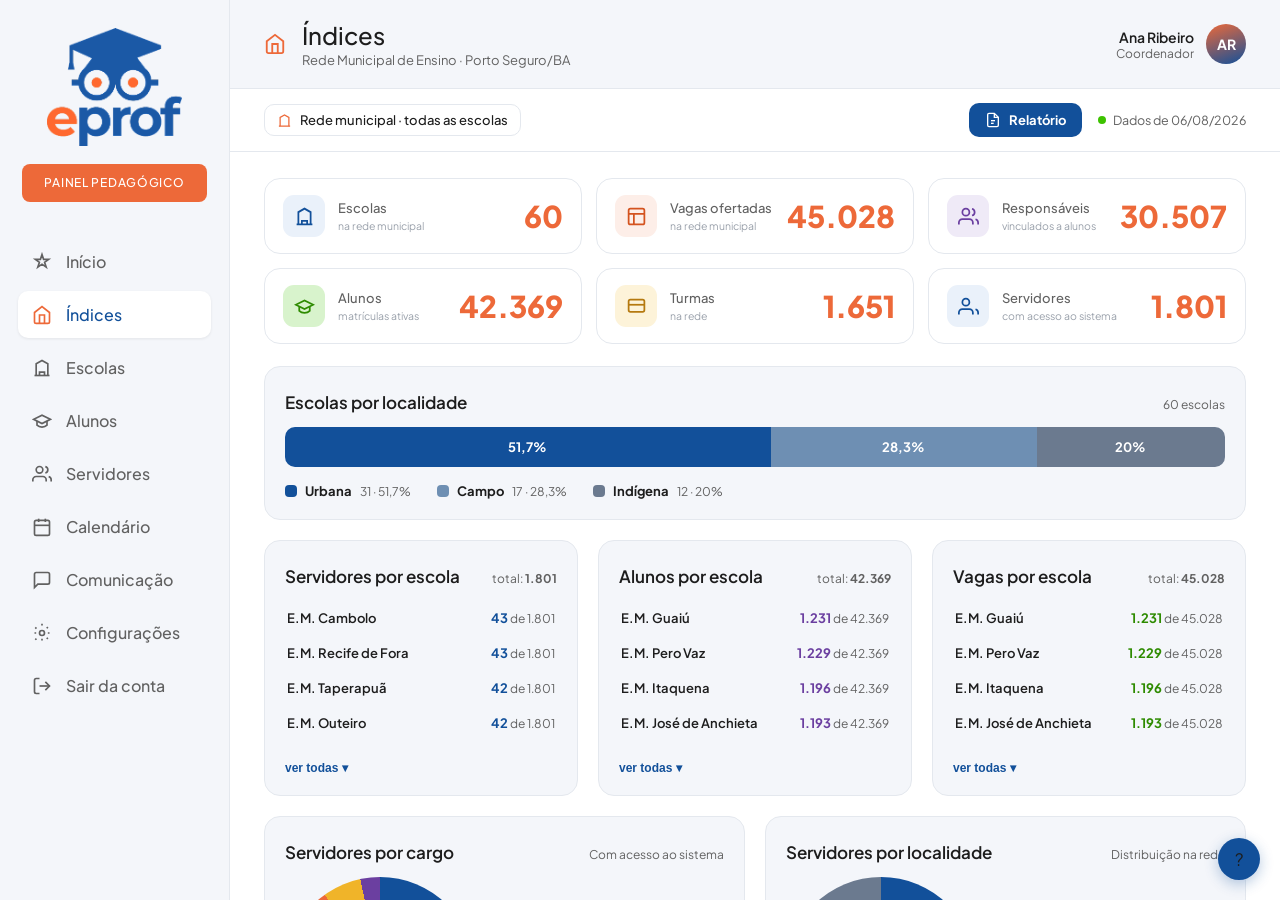
==== index.html @ df0364a3 "Índices: seção Alunos num painel único com 4 cards Agrupa Por turno, Educação Especial, Por localida" ====
<!DOCTYPE html>
<html lang="pt-BR">
<head>
  <meta charset="UTF-8" />
  <meta name="viewport" content="width=device-width, initial-scale=1.0" />
  <title>Painel Pedagógico — Índices</title>
  <style>
    * { box-sizing: border-box; margin: 0; padding: 0; }
    body { font-family: 'Segoe UI', Arial, sans-serif; background: #f5f6fa; display: flex; height: 100vh; overflow: hidden; font-size: 13px; color: #333; }
    /* modo "bare": usado quando a Visão geral é embutida (iframe) no Início — mostra só o conteúdo */
    body.bare { display: block; height: auto; overflow: visible; background: var(--branco); }
    body.bare .sidebar, body.bare .topbar, body.bare .cal-header { display: none !important; }
    body.bare .main, body.bare .view-wrap { overflow: visible; height: auto; display: block; }
    body.bare .content { padding-top: 6px; }
    /* evita repetir, no Início, os KPIs que já estão nos cards ao redor do bubo */
    body.bare .kpi-row { display: none !important; }
    .sidebar { display: flex; flex-direction: column; }
    .sidebar-logo { display: flex; align-items: center; gap: 8px; }
    .logo-img { width: 104px; height: auto; display: block; }
    .nav { flex: 1 1 auto; }
    .nav-item { display: flex; align-items: center; gap: 10px; cursor: pointer; transition: background .15s; text-decoration: none; }
    .nav-item svg { width: 16px; height: 16px; flex-shrink: 0; }
    .logout { display: flex; align-items: center; gap: 8px; cursor: pointer; }
    .logout svg { width: 16px; height: 16px; }
    .main { flex: 1; display: flex; flex-direction: column; overflow: hidden; }
    .topbar { display: flex; align-items: center; justify-content: space-between; }
    .topbar-left { display: flex; align-items: center; gap: 10px; }
    .topbar-right { display: flex; align-items: center; gap: 10px; }
    .avatar { width: 36px; height: 36px; border-radius: 50%; display: flex; align-items: center; justify-content: center; color: #fff; font-weight: 700; font-size: 12px; }
    .user-info { text-align: right; }
    .cal-header { display: flex; align-items: center; justify-content: space-between; gap: 16px; flex-wrap: wrap; }
    .ctx-left { display: flex; align-items: center; gap: 10px; }
    .ctx-pill { display: inline-flex; align-items: center; gap: 8px; background: var(--branco); border: 1px solid var(--borda); border-radius: 10px; padding: 7px 12px; font-family: var(--font-display); font-size: 13px; font-weight: 500; color: var(--texto); }
    .ctx-pill svg { width: 15px; height: 15px; color: var(--laranja); }
    .ctx-pill select { border: none; background: none; font: inherit; color: inherit; cursor: pointer; outline: none; }
    .sync-stamp { display: inline-flex; align-items: center; gap: 7px; font-size: 12.5px; color: var(--texto-suave); }
    .sync-stamp .live { width: 8px; height: 8px; border-radius: 50%; background: var(--verde); flex-shrink: 0; }
    .view-wrap { flex: 1; overflow-y: auto; overflow-x: hidden; background: var(--branco); }
    .content { padding: 26px 34px; }
    .section-head { display: flex; align-items: baseline; justify-content: space-between; margin: 4px 0 14px; gap: 12px; }
    .section-title { font-family: var(--font-display); font-weight: 600; font-size: 17px; color: var(--texto); }
    .section-hint { font-size: 12px; color: var(--texto-suave); }

    .kpi-row { display: grid; grid-template-columns: repeat(3, 1fr); gap: 14px; margin-bottom: 22px; }
    @media (max-width: 1180px){ .kpi-row { grid-template-columns: repeat(2, 1fr); } }
    @media (max-width: 680px){ .kpi-row { grid-template-columns: 1fr; } }
    .kpi-card { background: var(--branco); border: 1px solid var(--borda); border-radius: var(--raio); padding: 16px 18px; display: flex; align-items: center; justify-content: space-between; gap: 14px; }
    .kpi-left { display: flex; align-items: center; gap: 13px; min-width: 0; }
    .kpi-ic { width: 42px; height: 42px; border-radius: 11px; display: flex; align-items: center; justify-content: center; flex-shrink: 0; }
    .kpi-ic svg { width: 21px; height: 21px; }
    .kpi-label { font-family: var(--font-display); font-size: 13px; font-weight: 500; color: var(--texto-suave); line-height: 1.3; }
    .kpi-sub { font-size: 10.5px; color: #9AA1AB; margin-top: 2px; }
    .kpi-value { font-family: var(--font-display); font-weight: 800; font-size: 30px; color: var(--laranja); line-height: 1; white-space: nowrap; }
    .ic-azul { background: var(--azul-claro); color: var(--azul); }
    .ic-roxo { background: #EFEAF7; color: #6B3FA0; }
    .ic-verde { background: var(--verde-bg); color: #2E8B00; }
    .ic-laranja { background: var(--laranja-bg); color: var(--laranja-escuro); }
    .ic-ambar { background: #FDF3D9; color: var(--ambar-escuro); }

    .panel { background: var(--bg); border: 1px solid var(--borda); border-radius: var(--raio); padding: 20px; }
    .grid-2 { display: grid; grid-template-columns: 1fr 1fr; gap: 20px; }
    @media (max-width: 1000px){ .grid-2 { grid-template-columns: 1fr; } }

    .vm { display: grid; grid-template-columns: repeat(3, 1fr); gap: 16px; margin-bottom: 20px; }
    @media (max-width: 760px){ .vm { grid-template-columns: 1fr; } }
    .vm-block { background: var(--branco); border: 1px solid var(--borda); border-radius: var(--raio-sm); padding: 16px 18px; }
    .vm-label { font-family: var(--font-display); font-size: 12px; color: var(--texto-suave); display: flex; align-items: center; gap: 8px; margin-bottom: 12px; }
    .vm-num { font-family: var(--font-display); font-weight: 800; font-size: 30px; color: var(--azul); line-height: 1; transition: transform .18s ease; display: inline-block; }
    .vm-num.orange { color: var(--laranja); }
    .vm-num.verde { color: #2E8B00; }
    .vm-sub { font-size: 11px; color: #9AA1AB; margin-top: 10px; }
    .live-dot { width: 9px; height: 9px; border-radius: 50%; background: var(--verde); flex-shrink: 0; box-shadow: 0 0 0 0 rgba(61,194,0,.5); animation: pulse 1.8s infinite; }
    @keyframes pulse { 0% { box-shadow: 0 0 0 0 rgba(61,194,0,.5); } 70% { box-shadow: 0 0 0 8px rgba(61,194,0,0); } 100% { box-shadow: 0 0 0 0 rgba(61,194,0,0); } }
    .occ-top { display: flex; justify-content: space-between; gap: 12px; font-size: 12.5px; color: var(--texto-suave); margin-bottom: 8px; flex-wrap: wrap; }
    .occ-top b { color: var(--texto); font-family: var(--font-display); }
    .occ-track { height: 10px; border-radius: 5px; background: #ECEFF4; overflow: hidden; }
    .occ-fill { height: 100%; border-radius: 5px; background: linear-gradient(90deg, var(--laranja), var(--azul)); }

    .donut-wrap { display: flex; align-items: center; gap: 26px; flex-wrap: wrap; }
    .donut { position: relative; width: 190px; height: 190px; border-radius: 50%; flex-shrink: 0; }
    .donut::after { content: ''; position: absolute; inset: 42px; background: var(--bg); border-radius: 50%; }
    .donut-center { position: absolute; inset: 0; display: flex; flex-direction: column; align-items: center; justify-content: center; z-index: 1; }
    .donut-center .dc-lbl { font-size: 12px; color: var(--texto-suave); }
    .donut-center .dc-val { font-family: var(--font-display); font-weight: 800; font-size: 28px; color: var(--texto); line-height: 1.1; }
    .donut-legend { flex: 1; min-width: 200px; display: grid; grid-template-columns: 1fr 1fr; gap: 10px 22px; }
    .dl-item { display: flex; align-items: center; gap: 8px; font-size: 12.5px; }
    .dl-dot { width: 10px; height: 10px; border-radius: 3px; flex-shrink: 0; }
    .dl-name { color: var(--texto-suave); }
    .dl-num { margin-left: auto; font-family: var(--font-display); font-weight: 700; color: var(--texto); }

    .help-btn { position: fixed; bottom: 20px; right: 20px; width: 36px; height: 36px; border-radius: 50%; display: flex; align-items: center; justify-content: center; cursor: pointer; }
    /* Widget Matrículas — manchete + barras verticais por mês */
    .acc-head { display: flex; align-items: center; gap: 10px; flex-wrap: wrap; margin: 2px 0 18px; }
    .acc-num { font-family: var(--font-display); font-weight: 800; font-size: 30px; color: var(--texto); line-height: 1; }
    .acc-trend { font-family: var(--font-display); font-weight: 700; font-size: 13.5px; color: #2E8B00; display: inline-flex; align-items: center; gap: 4px; }
    .acc-trend.down { color: var(--vermelho); }
    .acc-sub { font-size: 12px; color: var(--texto-suave); margin-left: 2px; }
    .acc-bars { display: flex; align-items: flex-end; gap: 14px; height: 180px; padding-top: 18px; }
    .acc-col { flex: 1; display: flex; flex-direction: column; align-items: center; gap: 9px; height: 100%; justify-content: flex-end; cursor: pointer; }
    .acc-bar { width: 100%; max-width: 60px; border-radius: 10px 10px 5px 5px; background: linear-gradient(180deg, #7FB0E8, #12509A); position: relative; transition: filter .15s; }
    .acc-col:hover .acc-bar { filter: brightness(1.06); }
    .acc-bar-val { position: absolute; top: -17px; left: 0; right: 0; text-align: center; font-family: var(--font-display); font-size: 11.5px; font-weight: 700; color: var(--texto-suave); }
    .acc-lbl { font-size: 12px; color: var(--texto-suave); }
    /* Escolas por localidade — barras horizontais */
    .locbar { display: grid; grid-template-columns: 120px 1fr 110px; align-items: center; gap: 14px; padding: 9px 0; cursor: pointer; }
    .locbar + .locbar { border-top: 1px solid var(--borda); }
    .locbar:hover .lb-name { color: var(--azul); }
    .lb-name { font-family: var(--font-display); font-size: 13.5px; font-weight: 600; color: var(--texto); }
    .lb-track { height: 14px; border-radius: 7px; background: #EEF1F5; overflow: hidden; }
    .lb-fill { display: block; height: 100%; border-radius: 7px; transition: width .3s; }
    .lb-num { font-family: var(--font-display); font-weight: 700; font-size: 13px; color: var(--texto); text-align: right; white-space: nowrap; }
    /* Barra de composição (matrículas por etapa) */
    .comp-bar { display: flex; width: 100%; height: 40px; border-radius: 10px; overflow: hidden; margin: 8px 0 16px; background: #EEF1F5; }
    .comp-seg { display: flex; align-items: center; justify-content: center; color: #fff; font-family: var(--font-display); font-weight: 700; font-size: 13px; min-width: 0; white-space: nowrap; transition: width .3s; }
    .comp-seg span { padding: 0 6px; overflow: hidden; text-overflow: ellipsis; }
    .comp-legend { display: flex; flex-wrap: wrap; gap: 12px 26px; }
    .comp-li { display: flex; align-items: center; gap: 8px; font-size: 13px; color: var(--texto); }
    .comp-dot { width: 12px; height: 12px; border-radius: 4px; flex-shrink: 0; }
    .comp-li .cl-sub { color: var(--texto-suave); font-size: 12px; }
    /* ranking (ex.: escolas mais lotadas) */
    .rank-row { display: flex; align-items: center; gap: 12px; padding: 9px 4px; border-bottom: 1px solid var(--bg); cursor: pointer; }
    .rank-row:last-child { border-bottom: none; }
    .rank-row:hover { background: var(--azul-claro); border-radius: 8px; }
    .rank-pos { width: 24px; height: 24px; border-radius: 50%; background: var(--azul-claro); color: var(--azul); font-weight: 800; font-size: 12px; display: flex; align-items: center; justify-content: center; flex-shrink: 0; }
    .rank-main { flex: 1; min-width: 0; }
    .rank-nome { font-weight: 700; font-size: 13px; color: var(--texto); white-space: nowrap; overflow: hidden; text-overflow: ellipsis; }
    .rank-sub { font-size: 11px; color: var(--texto-suave); margin: 1px 0 4px; }
    .rank-track { height: 5px; background: var(--bg); border-radius: 4px; overflow: hidden; }
    .rank-fill { height: 100%; border-radius: 4px; }
    .rank-val { font-family: var(--font-display); font-weight: 800; font-size: 15px; color: var(--laranja); flex-shrink: 0; }
    /* cards de turno */
    .turno-cards { display: grid; grid-template-columns: repeat(2, 1fr); gap: 10px; margin-top: 10px; }
    .turno-card { background: var(--bg); border: 1px solid var(--borda); border-radius: 12px; padding: 12px 14px; }
    .turno-card .tc-top { display: flex; align-items: center; gap: 8px; }
    .turno-card .tc-dot { width: 10px; height: 10px; border-radius: 3px; flex-shrink: 0; }
    .turno-card .tc-lbl { font-size: 12px; color: var(--texto-suave); font-weight: 700; }
    .turno-card .tc-val { font-family: var(--font-display); font-weight: 800; font-size: 22px; color: var(--texto); margin-top: 5px; line-height: 1; }
    .turno-card .tc-pct { font-size: 12px; color: var(--texto-suave); margin-top: 3px; }
    /* cards de pendências de alunos */
    .pend-cards { display: grid; grid-template-columns: repeat(3, 1fr); gap: 14px; margin-top: 12px; }
    .pend-card { display: flex; align-items: center; gap: 14px; background: var(--bg); border: 1px solid var(--borda); border-radius: 14px; padding: 16px 18px; }
    .pend-ic { width: 44px; height: 44px; border-radius: 12px; background: var(--laranja-bg); color: var(--laranja); display: flex; align-items: center; justify-content: center; flex-shrink: 0; }
    .pend-lbl { font-size: 13px; color: var(--texto-suave); }
    .pend-val { font-family: var(--font-display); font-weight: 800; font-size: 26px; color: var(--laranja); line-height: 1; margin-top: 4px; }
    @media (max-width: 720px){ .pend-cards { grid-template-columns: 1fr; } }
    /* planos de aula por etapa/disciplina */
    .plan-grid { display: grid; grid-template-columns: repeat(auto-fit, minmax(230px, 1fr)); gap: 24px; margin-top: 10px; }
    .plan-etapa { font-family: var(--font-display); font-weight: 800; font-size: 14px; color: var(--azul-escuro); margin-bottom: 6px; padding-bottom: 8px; border-bottom: 2px solid var(--azul-claro); display: flex; justify-content: space-between; align-items: baseline; }
    .plan-etapa .pe-tot { font-size: 12px; color: var(--texto-suave); font-weight: 600; }
    .disc-row { padding: 8px 2px; }
    .disc-top { display: flex; justify-content: space-between; align-items: baseline; font-size: 13px; }
    .disc-top .d-n { color: var(--texto); }
    .disc-top .d-v { font-family: var(--font-display); font-weight: 700; color: var(--azul); }
    .disc-bar { height: 5px; background: var(--bg); border-radius: 4px; margin-top: 5px; overflow: hidden; }
    .disc-fill { height: 100%; background: linear-gradient(90deg, var(--azul), #22C3DC); border-radius: 4px; }
    @media (max-width: 720px){ .plan-grid { grid-template-columns: 1fr; } }
    /* bloco Alunos — 4 cards */
    .aln-cards { display: grid; grid-template-columns: repeat(4, 1fr); gap: 16px; margin-top: 12px; }
    .aln-card { background: var(--branco); border: 1px solid var(--borda); border-radius: var(--raio-sm); padding: 16px 18px; }
    .aln-card-t { font-weight: 700; color: var(--texto); font-size: 13px; margin-bottom: 10px; }
    .aln-stat { display: flex; justify-content: space-between; align-items: baseline; gap: 10px; padding: 7px 0; border-bottom: 1px solid var(--bg); }
    .aln-stat:last-child { border-bottom: none; }
    .aln-stat .as-l { font-size: 12px; color: var(--texto-suave); display: flex; align-items: center; gap: 7px; min-width: 0; }
    .aln-stat .as-dot { width: 9px; height: 9px; border-radius: 3px; flex-shrink: 0; }
    .aln-stat .as-v { font-family: var(--font-display); font-weight: 800; font-size: 16px; line-height: 1; flex-shrink: 0; }
    @media (max-width: 860px){ .aln-cards { grid-template-columns: repeat(2, 1fr); } }
    @media (max-width: 520px){ .aln-cards { grid-template-columns: 1fr; } }
    /* cards "por escola" (lista expansível) */
    .esc-grid { display: grid; grid-template-columns: repeat(3, 1fr); gap: 20px; }
    .esc-list { max-height: 150px; overflow-y: auto; margin-top: 6px; transition: max-height .25s ease; }
    .esc-card.open .esc-list { max-height: 470px; }
    .esc-row { display: flex; justify-content: space-between; align-items: baseline; gap: 10px; padding: 9px 2px; border-bottom: 1px solid var(--bg); font-size: 13px; }
    .esc-row:last-child { border-bottom: none; }
    .esc-nome { color: var(--texto); font-weight: 600; min-width: 0; overflow: hidden; text-overflow: ellipsis; white-space: nowrap; }
    .esc-val { flex-shrink: 0; }
    .esc-val b { font-family: var(--font-display); }
    .esc-de { color: var(--texto-suave); font-size: 12px; }
    .esc-toggle { margin-top: 10px; background: none; border: none; color: var(--azul); font-weight: 700; font-size: 12px; cursor: pointer; padding: 0; }
    @media (max-width: 860px){ .esc-grid { grid-template-columns: 1fr; } }
    /* botão e modal de relatório */
    .ctx-right { display: flex; align-items: center; gap: 16px; }
    .rel-btn { display: inline-flex; align-items: center; gap: 8px; background: var(--azul); color: #fff; border: none; border-radius: 10px; padding: 9px 16px; font-family: var(--font-display); font-weight: 700; font-size: 13px; cursor: pointer; transition: background .15s; }
    .rel-btn:hover { background: var(--azul-escuro); }
    .rel-btn svg { width: 16px; height: 16px; }
    .modal-overlay { position: fixed; inset: 0; background: rgba(15,23,32,.45); display: none; align-items: center; justify-content: center; z-index: 100; padding: 16px; }
    .modal-overlay.show { display: flex; }
    .modal { background: #fff; border-radius: 16px; width: min(460px, 94vw); max-height: 88vh; overflow-y: auto; padding: 22px; box-shadow: 0 30px 70px rgba(0,0,0,.3); }
    .modal-head { display: flex; justify-content: space-between; align-items: flex-start; margin-bottom: 16px; }
    .modal-head h3 { font-family: var(--font-display); font-size: 18px; color: var(--texto); }
    .modal-head .m-sub { font-size: 13px; color: var(--texto-suave); margin-top: 2px; }
    .modal-close { background: none; border: none; font-size: 22px; line-height: 1; color: var(--texto-suave); cursor: pointer; }
    .rel-opt { display: flex; align-items: center; gap: 12px; padding: 12px 14px; border: 1px solid var(--borda); border-radius: 12px; cursor: pointer; margin-bottom: 10px; transition: background .15s, border-color .15s; }
    .rel-opt:hover { background: var(--azul-claro); border-color: var(--azul); }
    .rel-opt .ro-ic { width: 38px; height: 38px; border-radius: 10px; background: var(--azul-claro); color: var(--azul); display: flex; align-items: center; justify-content: center; flex-shrink: 0; }
    .rel-opt .ro-ic svg { width: 18px; height: 18px; }
    .rel-opt .ro-t { font-weight: 700; color: var(--texto); font-size: 14px; }
    .rel-opt .ro-s { font-size: 12px; color: var(--texto-suave); margin-top: 1px; }
    .toast { position: fixed; bottom: 24px; left: 50%; transform: translateX(-50%); background: var(--texto); color: #fff; padding: 12px 20px; border-radius: 10px; font-size: 13px; z-index: 110; opacity: 0; transition: opacity .25s; pointer-events: none; }
    .toast.show { opacity: 1; }
    ::-webkit-scrollbar { width: 8px; height: 8px; }
  </style>
  <link rel="stylesheet" href="theme.css" />
</head>
<body>

<aside class="sidebar">
  <div class="sidebar-logo">
    <img src="logo.png" alt="Rede Municipal" class="logo-img" />
    <span class="portal-tag">Painel Pedagógico</span>
  </div>
  <nav class="nav">
    <a href="inicio2.html" class="nav-item"><svg viewBox="0 0 24 24" fill="none" stroke="currentColor" stroke-width="2"><path d="M12 3l1.9 5.8H20l-4.9 3.6 1.9 5.8L12 14.6 7 18.2l1.9-5.8L4 8.8h6.1z"/></svg> Início</a>
    <a href="index.html" class="nav-item active"><svg viewBox="0 0 24 24" fill="none" stroke="currentColor" stroke-width="2"><path d="M3 9l9-7 9 7v11a2 2 0 01-2 2H5a2 2 0 01-2-2z"/><polyline points="9 22 9 12 15 12 15 22"/></svg> Índices</a>
    <a href="turmas.html" class="nav-item"><svg viewBox="0 0 24 24" fill="none" stroke="currentColor" stroke-width="2"><path d="M3 21h18"/><path d="M5 21V7l7-4 7 4v14"/><path d="M9 21v-4h6v4"/><path d="M9 10h.01M15 10h.01"/></svg> Escolas</a>
    <a href="alunos.html" class="nav-item"><svg viewBox="0 0 24 24" fill="none" stroke="currentColor" stroke-width="2"><path d="M22 10L12 5 2 10l10 5 10-5z"/><path d="M6 12v5c3 3 9 3 12 0v-5"/></svg> Alunos</a>
    <a href="horario.html" class="nav-item"><svg viewBox="0 0 24 24" fill="none" stroke="currentColor" stroke-width="2"><path d="M17 21v-2a4 4 0 00-4-4H5a4 4 0 00-4 4v2"/><circle cx="9" cy="7" r="4"/><path d="M23 21v-2a4 4 0 00-3-3.87"/><path d="M16 3.13a4 4 0 010 7.75"/></svg> Servidores</a>
    <a href="calendario.html" class="nav-item"><svg viewBox="0 0 24 24" fill="none" stroke="currentColor" stroke-width="2"><rect x="3" y="4" width="18" height="18" rx="2"/><line x1="16" y1="2" x2="16" y2="6"/><line x1="8" y1="2" x2="8" y2="6"/><line x1="3" y1="10" x2="21" y2="10"/></svg> Calendário</a>
    <a href="comunicacao.html" class="nav-item"><svg viewBox="0 0 24 24" fill="none" stroke="currentColor" stroke-width="2"><path d="M21 15a2 2 0 01-2 2H7l-4 4V5a2 2 0 012-2h14a2 2 0 012 2z"/></svg> Comunicação</a>
    <div class="nav-item"><svg viewBox="0 0 24 24" fill="none" stroke="currentColor" stroke-width="2"><circle cx="12" cy="12" r="3"/><path d="M19.07 4.93l-1.41 1.41M5.34 5.34L3.93 6.75M21 12h-2M5 12H3M19.07 19.07l-1.41-1.41M5.34 18.66l-1.41 1.41M12 19v2M12 3V1"/></svg> Configurações</div>
  </nav>
  <div class="sidebar-bottom">
    <div class="logout"><svg viewBox="0 0 24 24" fill="none" stroke="currentColor" stroke-width="2"><path d="M9 21H5a2 2 0 01-2-2V5a2 2 0 012-2h4"/><polyline points="16 17 21 12 16 7"/><line x1="21" y1="12" x2="9" y2="12"/></svg> Sair da conta</div>
  </div>
</aside>

<div class="main">
  <div class="topbar">
    <div class="topbar-left">
      <svg class="page-icon" width="22" height="22" viewBox="0 0 24 24" fill="none" stroke="#f26522" stroke-width="2"><path d="M3 9l9-7 9 7v11a2 2 0 01-2 2H5a2 2 0 01-2-2z"/><polyline points="9 22 9 12 15 12 15 22"/></svg>
      <div><div class="topbar-title">Índices</div><div class="topbar-sub">Rede Municipal de Ensino · Porto Seguro/BA</div></div>
    </div>
    <div class="topbar-right">
      <div class="user-info"><div class="user-name">Ana Ribeiro</div><div class="user-role">Secretaria de Educação</div></div>
      <div class="avatar">AR</div>
    </div>
  </div>

  <div class="cal-header">
    <div class="ctx-left">
      <span class="ctx-pill"><svg viewBox="0 0 24 24" fill="none" stroke="currentColor" stroke-width="2"><path d="M3 21h18"/><path d="M5 21V7l7-4 7 4v14"/></svg> <span class="js-escopo">Rede municipal · todas as escolas</span></span>
    </div>
    <div class="ctx-right">
      <button class="rel-btn" onclick="abrirRelatorio()"><svg viewBox="0 0 24 24" fill="none" stroke="currentColor" stroke-width="2"><path d="M14 2H6a2 2 0 00-2 2v16a2 2 0 002 2h12a2 2 0 002-2V8z"/><polyline points="14 2 14 8 20 8"/><line x1="9" y1="13" x2="15" y2="13"/><line x1="9" y1="17" x2="13" y2="17"/></svg> Relatório</button>
      <span class="sync-stamp"><span class="live"></span> Dados de 06/08/2026</span>
    </div>
  </div>

  <div class="view-wrap">
    <div class="content">
      <div class="kpi-row" id="kpiRow"></div>

      <div class="panel" style="margin-top:4px;">
        <div class="section-head"><div class="section-title">Escolas por localidade</div><div class="section-hint" id="locTot">Distribuição da rede</div></div>
        <div class="comp-bar" id="locBar"></div>
        <div class="comp-legend" id="locLegend"></div>
      </div>

      <div class="esc-grid" style="margin-top:20px;">
        <div class="panel esc-card">
          <div class="section-head"><div class="section-title">Servidores por escola</div><div class="section-hint">total: <b id="escServTot">—</b></div></div>
          <div class="esc-list" id="escServ"></div>
          <button class="esc-toggle" onclick="toggleEsc(this)">ver todas ▾</button>
        </div>
        <div class="panel esc-card">
          <div class="section-head"><div class="section-title">Alunos por escola</div><div class="section-hint">total: <b id="escAlTot">—</b></div></div>
          <div class="esc-list" id="escAl"></div>
          <button class="esc-toggle" onclick="toggleEsc(this)">ver todas ▾</button>
        </div>
        <div class="panel esc-card">
          <div class="section-head"><div class="section-title">Vagas por escola</div><div class="section-hint">total: <b id="escVaTot">—</b></div></div>
          <div class="esc-list" id="escVa"></div>
          <button class="esc-toggle" onclick="toggleEsc(this)">ver todas ▾</button>
        </div>
      </div>

      <div class="grid-2" style="margin-top:20px;">
        <div class="panel">
          <div class="section-head"><div class="section-title">Servidores por cargo</div><div class="section-hint">Com acesso ao sistema</div></div>
          <div class="donut-wrap">
            <div class="donut" id="donut"><div class="donut-center"><span class="dc-lbl">Servidores</span><span class="dc-val" id="donutTotal"></span></div></div>
            <div class="donut-legend" id="donutLegend"></div>
          </div>
        </div>
        <div class="panel">
          <div class="section-head"><div class="section-title">Servidores por localidade</div><div class="section-hint">Distribuição na rede</div></div>
          <div class="donut-wrap">
            <div class="donut" id="donutLoc"><div class="donut-center"><span class="dc-lbl">Servidores</span><span class="dc-val" id="donutLocTotal"></span></div></div>
            <div class="donut-legend" id="donutLocLegend"></div>
          </div>
        </div>
      </div>

      <div class="grid-2" style="margin-top:20px;">
        <div class="panel">
          <div class="section-head"><div class="section-title">Vagas e matrículas</div><div class="section-hint">Rede municipal</div></div>
          <div class="vm">
            <div class="vm-block"><div class="vm-label">Vagas ofertadas na rede</div><div class="vm-num" id="vagas">34.560</div><div class="vm-sub" id="vmSub">nas 60 escolas do município</div></div>
            <div class="vm-block"><div class="vm-label">Vagas disponíveis</div><div class="vm-num verde" id="disp">3.080</div><div class="vm-sub">livres para matrícula</div></div>
            <div class="vm-block"><div class="vm-label"><span class="live-dot"></span> Matrículas hoje · tempo real</div><div class="vm-num orange" id="hoje">15</div><div class="vm-sub">atualizado agora</div></div>
          </div>
          <div class="occ">
            <div class="occ-top"><span>Ocupação da rede</span><span><b id="ativas">31.480</b> / <b id="vagasTot">34.560</b> vagas · <b id="ocupPct">91,1%</b></span></div>
            <div class="occ-track"><div class="occ-fill" id="occFill" style="width:91.1%"></div></div>
          </div>
        </div>
        <div class="panel">
          <div class="section-head"><div class="section-title">Matrículas por mês</div><div class="section-hint">Novas matrículas · últimos 6 meses</div></div>
          <div class="acc-bars" id="matBars" style="margin-top:8px;"></div>
        </div>
      </div>

      <div class="panel" style="margin-top:20px;">
        <div class="section-head"><div class="section-title">Alunos</div><div class="section-hint">panorama da rede</div></div>
        <div class="aln-cards">
          <div class="aln-card"><div class="aln-card-t">Por turno</div><div id="alnTurno"></div></div>
          <div class="aln-card"><div class="aln-card-t">Educação Especial</div><div id="alnEE"></div></div>
          <div class="aln-card"><div class="aln-card-t">Por localidade</div><div id="alnLoc"></div></div>
          <div class="aln-card"><div class="aln-card-t">Pendências de cadastro</div><div id="alnPend"></div></div>
        </div>
      </div>

      <div class="grid-2" style="margin-top:20px;">
        <div class="panel" style="grid-column:1/-1;">
          <div class="section-head"><div class="section-title">Turmas por etapa</div><div class="section-hint">total de turmas: <b id="turTot">—</b></div></div>
          <div class="turno-cards" id="turEtapaCards" style="grid-template-columns:repeat(5,1fr);margin-top:12px;"></div>
        </div>
      </div>

      <div class="panel" style="margin-top:20px;">
        <div class="section-head"><div class="section-title">Planos de aula</div><div class="section-hint">Gerados pelos professores · <b id="planTot">—</b> no total</div></div>
        <div class="plan-grid">
          <div><div class="plan-etapa"><span>Educação Infantil</span><span class="pe-tot" id="planInfTot"></span></div><div id="planInf"></div></div>
          <div><div class="plan-etapa"><span>Fundamental I</span><span class="pe-tot" id="planF1Tot"></span></div><div id="planF1"></div></div>
          <div><div class="plan-etapa"><span>Fundamental II</span><span class="pe-tot" id="planF2Tot"></span></div><div id="planF2"></div></div>
          <div><div class="plan-etapa"><span>EJA</span><span class="pe-tot" id="planEJATot"></span></div><div id="planEJA"></div></div>
        </div>
      </div>

    </div>
  </div>
</div>

<div class="help-btn">?</div>

<!-- modal de relatório -->
<div class="modal-overlay" id="relOverlay" onclick="if(event.target===this)fecharRelatorio()">
  <div class="modal" role="dialog" aria-modal="true" aria-labelledby="relTitle">
    <div class="modal-head">
      <div><h3 id="relTitle">Gerar relatório</h3><div class="m-sub">Escolha o tipo de relatório</div></div>
      <button class="modal-close" onclick="fecharRelatorio()" aria-label="Fechar">&times;</button>
    </div>
    <div id="relOpts"></div>
  </div>
</div>
<div class="toast" id="toast"></div>

<script src="perfil.js"></script>
<script>
const fmt = n => n.toLocaleString('pt-BR');
const svgIc = p => `<svg viewBox="0 0 24 24" fill="none" stroke="currentColor" stroke-width="2">${p}</svg>`;

/* ---- dados recortados pelo perfil ativo ---- */
const E = escolasEmEscopo();
const nEsc = E.length;
const totAlunos = E.reduce((s,e)=>s+e.matriculas,0);
const totVagas = E.reduce((s,e)=>s+e.vagas,0);
const dispVagas = Math.max(0, totVagas - totAlunos);
const ocupPct = totVagas ? (totAlunos/totVagas*100) : 0;
const freqMedia = nEsc ? E.reduce((s,e)=>s+e.freq,0)/nEsc : 0;
const totOcor = E.reduce((s,e)=>s+e.ocorrencias,0);
const totResp = E.reduce((s,e)=>s+e.responsaveis,0);
const totTurmas = E.reduce((s,e)=>s+e.turmas,0);
const cg = E.reduce((a,e)=>{ a.prof+=e.equipe.prof; a.coord+=e.equipe.coord; a.sec+=e.equipe.sec; a.direcao+=e.equipe.direcao; return a; }, {prof:0,coord:0,sec:0,direcao:0});
const totUsuarios = cg.prof+cg.coord+cg.sec+cg.direcao;
const pct1 = v => (Math.round(v*10)/10).toString().replace('.',',')+'%';
const subEsc = PERFIL.transversal ? 'na rede municipal' : 'no recorte do perfil';

const KPIS = [
  { label:'Escolas', valor:fmt(nEsc), sub:subEsc, ic:'azul', p:'<path d="M3 21h18"/><path d="M5 21V7l7-4 7 4v14"/><path d="M9 21v-4h6v4"/><path d="M9 10h.01M15 10h.01"/>' },
  { label:'Vagas ofertadas', valor:fmt(totVagas), sub:'na rede municipal', ic:'laranja', p:'<rect x="3" y="3" width="18" height="18" rx="2"/><path d="M3 9h18"/><path d="M9 21V9"/>' },
  { label:'Responsáveis', valor:fmt(totResp), sub:'vinculados a alunos', ic:'roxo', p:'<path d="M17 21v-2a4 4 0 00-4-4H5a4 4 0 00-4 4v2"/><circle cx="9" cy="7" r="4"/><path d="M23 21v-2a4 4 0 00-3-3.87"/><path d="M16 3.13a4 4 0 010 7.75"/>' },
  { label:'Alunos', valor:fmt(totAlunos), sub:'matrículas ativas', ic:'verde', p:'<path d="M22 10L12 5 2 10l10 5 10-5z"/><path d="M6 12v5c3 3 9 3 12 0v-5"/>' },
  { label:'Turmas', valor:fmt(totTurmas), sub:'na rede', ic:'ambar', p:'<rect x="3" y="4" width="18" height="14" rx="2"/><line x1="3" y1="10" x2="21" y2="10"/>' },
  { label:'Servidores', valor:fmt(totUsuarios), sub:'com acesso ao sistema', ic:'azul', p:'<path d="M17 21v-2a4 4 0 00-4-4H5a4 4 0 00-4 4v2"/><circle cx="9" cy="7" r="4"/><path d="M23 21v-2a4 4 0 00-3-3.87"/>' },
];
document.getElementById('kpiRow').innerHTML = KPIS.map(k=>`
  <div class="kpi-card"><div class="kpi-left"><div class="kpi-ic ic-${k.ic}">${svgIc(k.p)}</div>
    <div><div class="kpi-label">${k.label}</div><div class="kpi-sub">${k.sub}</div></div></div>
    <div class="kpi-value">${k.valor}</div></div>`).join('');

/* vagas e ocupação */
document.getElementById('vagas').textContent = fmt(totVagas);
document.getElementById('vmSub').textContent = `nas ${nEsc} escola${nEsc!==1?'s':''} do recorte`;
document.getElementById('disp').textContent = fmt(dispVagas);
document.getElementById('ativas').textContent = fmt(totAlunos);
document.getElementById('vagasTot').textContent = fmt(totVagas);
document.getElementById('ocupPct').textContent = pct1(ocupPct);
document.getElementById('occFill').style.width = Math.min(100,ocupPct).toFixed(1)+'%';

/* matrículas hoje (tempo real, simulado) */
let hoje = Math.max(3, Math.round(nEsc/4));
const elHoje = document.getElementById('hoje');
if(elHoje){
  elHoje.textContent = hoje;
  setInterval(()=>{ if(Math.random()<0.55){ hoje++; elHoje.textContent = hoje; elHoje.style.transform='scale(1.08)'; setTimeout(()=>elHoje.style.transform='scale(1)',180); } }, 4000);
}

/* usuários por cargo (recorte) */
const CARGOS = [
  { nome:'Professores', n:cg.prof, cor:'#12509A' },
  { nome:'Coordenadores', n:cg.coord, cor:'#ED6939' },
  { nome:'Secretaria', n:cg.sec, cor:'#F0B429' },
  { nome:'Diretores', n:cg.direcao, cor:'#6B3FA0' },
];
const totCargo = CARGOS.reduce((s,c)=>s+c.n,0);
document.getElementById('donutTotal').textContent = fmt(totCargo);
let acc = 0;
const stops = CARGOS.map(c=>{ const a=acc/totCargo*100, b=(acc+c.n)/totCargo*100; acc+=c.n; return `${c.cor} ${a}% ${b}%`; }).join(', ');
document.getElementById('donut').style.background = `conic-gradient(${stops})`;
document.getElementById('donutLegend').innerHTML = CARGOS.map(c=>`<div class="dl-item"><span class="dl-dot" style="background:${c.cor}"></span><span class="dl-name">${c.nome}</span><span class="dl-num">${c.n}</span></div>`).join('');

/* Matrículas — hoje (tempo real) + novas por mês (últimos 6 meses) */
(function(){
  const meses = ['mar','abr','mai','jun','jul','ago'];
  const baseN = Math.max(60, Math.round(totAlunos * 0.011));
  const fac = [0.84, 0.90, 0.95, 1.0, 1.07, 1.16];
  const vals = fac.map(f=> Math.round(baseN * f));
  const maxV = Math.max(...vals, 1);
  document.getElementById('matBars').innerHTML = vals.map((v,i)=>{
    const h = Math.round(v / maxV * 100);
    return `<div class="acc-col" title="${meses[i]}: ${fmt(v)} novas matrículas" onclick="(window.top||window).location.href='alunos.html'"><div class="acc-bar" style="height:${h}%"><span class="acc-bar-val">${fmt(v)}</span></div><span class="acc-lbl">${meses[i]}</span></div>`;
  }).join('');
})();

/* Escolas por localidade — rosca clicável */
(function(){
  const cont = { 'Urbana':0, 'Campo':0, 'Indígena':0 };
  E.forEach(e=>{ const l = e.localidade || (e.modalidade==='Campo'?'Campo':e.modalidade==='Indígena'?'Indígena':'Urbana'); cont[l] = (cont[l]||0) + 1; });
  const LOC = [
    { nome:'Urbana', cor:'#12509A', n:cont['Urbana']||0 },
    { nome:'Campo', cor:'#6E8FB3', n:cont['Campo']||0 },
    { nome:'Indígena', cor:'#6B7A8F', n:cont['Indígena']||0 },
  ];
  const tot = LOC.reduce((s,x)=>s+x.n,0) || 1;
  const pc = v => (Math.round(v/tot*1000)/10).toString().replace('.',',')+'%';
  document.getElementById('locTot').textContent = `${tot} escolas`;
  document.getElementById('locBar').innerHTML = LOC.filter(c=>c.n>0).map(c=>{
    const pct = c.n/tot*100;
    return `<div class="comp-seg" style="width:${pct}%;background:${c.cor};cursor:pointer;" title="${c.nome}: ${pc(c.n)}" onclick="(window.top||window).location.href='turmas.html'"><span>${pct>=8?pc(c.n):''}</span></div>`;
  }).join('');
  document.getElementById('locLegend').innerHTML = LOC.map(c=>
    `<div class="comp-li" style="cursor:pointer" onclick="(window.top||window).location.href='turmas.html'"><span class="comp-dot" style="background:${c.cor}"></span><b>${c.nome}</b> <span class="cl-sub">${c.n} · ${pc(c.n)}</span></div>`
  ).join('');
})();

/* Alunos — bloco único (turno · Educação Especial · localidade · pendências) */
(function(){
  const seedFrom = str => { let h=0; for(let i=0;i<str.length;i++) h=(h*31+str.charCodeAt(i))>>>0; return h; };
  const turno = {'Matutino':0,'Vespertino':0,'Noturno':0,'Integral':0};
  const loc = {'Urbana':0,'Campo':0,'Indígena':0};
  let eeCount=0, semTurma=0, semResp=0, semDoc=0;
  E.forEach(e=>{
    const l = e.localidade || (e.modalidade==='Campo'?'Campo':e.modalidade==='Indígena'?'Indígena':'Urbana');
    loc[l] = (loc[l]||0) + (e.matriculas||0);
    const cmei = e.cmei || /^CMEI/.test(e.nome) || /Creche/.test(e.etapas||'');
    const temEJA = /EJA/.test(e.etapas||'');
    const turnos = cmei ? ['Integral'] : (temEJA ? ['Matutino','Vespertino','Noturno'] : ['Matutino','Vespertino']);
    const n = e.matriculas||0;
    for(let i=0;i<n;i++){ const h=seedFrom(e.inep+'al'+i);
      turno[turnos[h % turnos.length]]++;
      if(h%33===0) eeCount++;
      if(h%29===0) semTurma++;
      if(h%23===0) semResp++;
      if((h%17===0)||(h%23===0)||(h%13===0)) semDoc++;
    }
  });
  const totAl = (loc['Urbana']+loc['Campo']+loc['Indígena']) || 1;
  const pc = v => (Math.round(v/totAl*1000)/10).toString().replace('.',',')+'%';
  const aee = Math.round(eeCount*0.55), apae = Math.round(eeCount*0.25), ceame = Math.max(0, eeCount-aee-apae);
  const row = (cor, label, val) => `<div class="aln-stat"><span class="as-l">${cor?`<span class="as-dot" style="background:${cor}"></span>`:''}${label}</span><span class="as-v"${cor?` style="color:${cor}"`:''}>${fmt(val)}</span></div>`;
  const set=(id,html)=>{const el=document.getElementById(id); if(el) el.innerHTML=html;};
  set('alnTurno', [['Matutino','#12509A'],['Vespertino','#0EA5B5'],['Noturno','#6B3FA0'],['Integral','#F0B429']].map(([k,c])=>row(c,k,turno[k])).join(''));
  set('alnEE', row('#6B3FA0','Total',eeCount) + row('','AEE',aee) + row('','APAE',apae) + row('','CEAME',ceame));
  set('alnLoc', [['Urbana','#12509A'],['Campo','#6E8FB3'],['Indígena','#6B7A8F']].map(([k,c])=>row(c,k,loc[k])).join(''));
  set('alnPend', row('#ED6939','Sem turma',semTurma) + row('#ED6939','Sem responsável',semResp) + row('#ED6939','Sem documentos',semDoc));
})();

/* Turmas — média de alunos por turma + organização (regulares × multisseriadas) */
(function(){
  const set=(id,v)=>{const el=document.getElementById(id); if(el) el.textContent=v;};
  const dec = v => (Math.round(v*10)/10).toString().replace('.',',');
  set('turTot', fmt(totTurmas));
  set('turMedia', totTurmas ? dec(totAlunos/totTurmas) : '0');
  set('turPorEsc', nEsc ? dec(totTurmas/nEsc) : '0');

  // turmas por etapa (distribuídas proporcionalmente às matrículas por etapa)
  const et = { inf:0, f1:0, f2:0, eja:0 };
  E.forEach(e=>{
    const cmei = e.cmei || /^CMEI/.test(e.nome) || /Creche/.test(e.etapas||'');
    if(cmei){ et.inf += e.matriculas; return; }
    let m = e.matriculas;
    const temFin = /Anos finais/.test(e.etapas||'');
    const temEJA = /EJA/.test(e.etapas||'');
    if(temEJA){ const q = Math.round(m*0.09); et.eja += q; m -= q; }
    if(temFin){ const q = Math.round(m*5/9); et.f1 += q; et.f2 += (m - q); }
    else { et.f1 += m; }
  });
  const totAlEt = (et.inf+et.f1+et.f2+et.eja) || 1;
  const tInf = Math.round(totTurmas*et.inf/totAlEt);
  const tF1  = Math.round(totTurmas*et.f1/totAlEt);
  const tF2  = Math.round(totTurmas*et.f2/totAlEt);
  const tEja = Math.max(0, totTurmas - tInf - tF1 - tF2);
  const tEja1 = Math.round(tEja/2), tEja2 = tEja - tEja1;
  const ET = [
    { nome:'Educação Infantil', cor:'#6B3FA0', n:tInf },
    { nome:'Fundamental I',     cor:'#12509A', n:tF1 },
    { nome:'Fundamental II',    cor:'#3DC200', n:tF2 },
    { nome:'EJA I',             cor:'#F0B429', n:tEja1 },
    { nome:'EJA II',            cor:'#E8952A', n:tEja2 },
  ];
  const te = document.getElementById('turEtapaCards');
  if(te) te.innerHTML = ET.map(x=>`<div class="turno-card" style="background:linear-gradient(135deg, ${x.cor}26, ${x.cor}0d); border-color:${x.cor}33;"><div class="tc-top"><span class="tc-dot" style="background:${x.cor}"></span><span class="tc-lbl">${x.nome}</span></div><div class="tc-val" style="color:${x.cor}">${fmt(x.n)}</div><div class="tc-pct">turmas</div></div>`).join('');
  let multi = 0;
  E.forEach(e=>{ if(e.multisseriada) multi += Math.round((e.turmas||0)/3); });
  const reg = Math.max(0, totTurmas - multi);
  const ORG = [ { nome:'Regulares', cor:'#12509A', n:reg }, { nome:'Multisseriadas', cor:'#F0B429', n:multi } ];
  const tot = (reg+multi) || 1;
  const pc = v => (Math.round(v/tot*1000)/10).toString().replace('.',',')+'%';
  const el = document.getElementById('orgCards');
  if(el) el.innerHTML = ORG.map(c=>`<div class="turno-card" style="background:linear-gradient(135deg, ${c.cor}26, ${c.cor}0d); border-color:${c.cor}33;"><div class="tc-top"><span class="tc-dot" style="background:${c.cor}"></span><span class="tc-lbl">${c.nome}</span></div><div class="tc-val" style="color:${c.cor}">${fmt(c.n)}</div><div class="tc-pct">${pc(c.n)} das turmas</div></div>`).join('');
})();

/* Servidores por localidade (Urbana/Campo/Indígena) — rosca */
(function(){
  const loc = {'Urbana':0,'Campo':0,'Indígena':0};
  E.forEach(e=>{ const l = e.localidade || (e.modalidade==='Campo'?'Campo':e.modalidade==='Indígena'?'Indígena':'Urbana'); const s = e.equipe ? (e.equipe.prof+e.equipe.coord+e.equipe.sec+e.equipe.direcao) : 0; loc[l] = (loc[l]||0) + s; });
  const LOC = [ { nome:'Urbana', cor:'#12509A', n:loc['Urbana'] }, { nome:'Campo', cor:'#6E8FB3', n:loc['Campo'] }, { nome:'Indígena', cor:'#6B7A8F', n:loc['Indígena'] } ];
  const tot = LOC.reduce((s,x)=>s+x.n,0) || 1;
  const dt = document.getElementById('donutLocTotal'); if(dt) dt.textContent = fmt(tot);
  let acc = 0;
  const stops = LOC.map(c=>{ const a=acc/tot*100, b=(acc+c.n)/tot*100; acc+=c.n; return `${c.cor} ${a}% ${b}%`; }).join(', ');
  const d = document.getElementById('donutLoc'); if(d) d.style.background = `conic-gradient(${stops})`;
  const dl = document.getElementById('donutLocLegend');
  if(dl) dl.innerHTML = LOC.map(c=>`<div class="dl-item"><span class="dl-dot" style="background:${c.cor}"></span><span class="dl-name">${c.nome}</span><span class="dl-num">${c.n}</span></div>`).join('');
})();

/* Planos de aula por etapa/disciplina (gerados pelos professores) */
(function(){
  const seedFrom = str => { let h=0; for(let i=0;i<str.length;i++) h=(h*31+str.charCodeAt(i))>>>0; return h; };
  const ETAPAS = [
    { id:'planInf', tot:'planInfTot', nome:'Educação Infantil', discs:['(EO) O eu, o outro e o nós','(CG) Corpo, gestos e movimentos','(TS) Traços, sons, cores e formas','(EF) Escuta, fala, pensamento e imaginação','(ET) Espaços, tempos, quantidades, relações, transformações','(CR) Culturas regionais'] },
    { id:'planF1', tot:'planF1Tot', nome:'Fundamental I', discs:['Língua Portuguesa','Matemática','Ciências','História','Geografia','Arte','Educação Física','Ensino Religioso'] },
    { id:'planF2', tot:'planF2Tot', nome:'Fundamental II', discs:['Língua Portuguesa','Matemática','Ciências','História','Geografia','Arte','Educação Física','Inglês','Ensino Religioso'] },
    { id:'planEJA', tot:'planEJATot', nome:'EJA', discs:['Língua Portuguesa','Matemática','Ciências','História','Geografia','Arte','Inglês'] },
  ];
  let total = 0;
  ETAPAS.forEach(E2=>{
    const rows = E2.discs.map(d=>({ d, n: 120 + seedFrom(E2.nome+'·'+d) % 780 })).sort((a,b)=>b.n-a.n);
    const max = Math.max(...rows.map(r=>r.n), 1);
    const sub = rows.reduce((s,r)=>s+r.n,0); total += sub;
    const el = document.getElementById(E2.id);
    if(el) el.innerHTML = rows.map(r=>`<div class="disc-row"><div class="disc-top"><span class="d-n">${r.d}</span><span class="d-v">${fmt(r.n)}</span></div><div class="disc-bar"><div class="disc-fill" style="width:${(r.n/max*100).toFixed(0)}%"></div></div></div>`).join('');
    const t = document.getElementById(E2.tot); if(t) t.textContent = fmt(sub)+' planos';
  });
  const tt = document.getElementById('planTot'); if(tt) tt.textContent = fmt(total);
})();

/* cards "por escola" — listas expansíveis (Servidores / Alunos / Vagas) */
function toggleEsc(btn){ const c=btn.closest('.esc-card'); const open=c.classList.toggle('open'); btn.textContent = open ? 'ver menos ▴' : 'ver todas ▾'; }
(function(){
  const sc = e => e.equipe ? (e.equipe.prof+e.equipe.coord+e.equipe.sec+e.equipe.direcao) : (e.servidores||0);
  const totServ = E.reduce((s,e)=>s+sc(e),0);
  const totAl = E.reduce((s,e)=>s+e.matriculas,0);
  const totVa = E.reduce((s,e)=>s+e.vagas,0);
  const set=(id,v)=>{const el=document.getElementById(id); if(el) el.textContent=v;};
  set('escServTot', fmt(totServ)); set('escAlTot', fmt(totAl)); set('escVaTot', fmt(totVa));
  const fill = (id, valFn, total, cor) => {
    const el = document.getElementById(id); if(!el) return;
    const rows = [...E].map(e=>({ e, v: valFn(e) })).sort((a,b)=> b.v - a.v);
    el.innerHTML = rows.map(x=>`<div class="esc-row"><span class="esc-nome" title="${x.e.nome}">${x.e.nome}</span><span class="esc-val"><b style="color:${cor}">${fmt(x.v)}</b> <span class="esc-de">de ${fmt(total)}</span></span></div>`).join('');
  };
  fill('escServ', sc, totServ, '#12509A');
  fill('escAl', e=>e.matriculas, totAl, '#6B3FA0');
  fill('escVa', e=>e.vagas, totVa, '#2E8B00');
})();

/* relatório — escolha do tipo */
(function(){
  const REL = [
    { t:'Visão geral da rede', s:'Todos os índices consolidados', p:'<path d="M3 3v18h18"/><path d="M7 14l4-4 3 3 5-6"/>' },
    { t:'Escolas', s:'Unidades, localidade e tipo', p:'<path d="M3 21h18"/><path d="M5 21V7l7-4 7 4v14"/>' },
    { t:'Vagas e matrículas', s:'Ocupação e escolas lotadas', p:'<rect x="3" y="3" width="18" height="18" rx="2"/><path d="M3 9h18"/><path d="M9 21V9"/>' },
    { t:'Alunos', s:'Matrículas, turnos, EE e pendências', p:'<path d="M22 10L12 5 2 10l10 5 10-5z"/><path d="M6 12v5c3 3 9 3 12 0v-5"/>' },
    { t:'Servidores', s:'Cargo, localidade e quadro', p:'<path d="M17 21v-2a4 4 0 00-4-4H5a4 4 0 00-4 4v2"/><circle cx="9" cy="7" r="4"/>' },
  ];
  const box = document.getElementById('relOpts');
  if(box) box.innerHTML = REL.map(r=>`<div class="rel-opt" onclick="gerarRelatorio('${r.t}')"><div class="ro-ic">${svgIc(r.p)}</div><div><div class="ro-t">${r.t}</div><div class="ro-s">${r.s}</div></div></div>`).join('');
})();
let _toastT;
function abrirRelatorio(){ const o=document.getElementById('relOverlay'); if(o) o.classList.add('show'); }
function fecharRelatorio(){ const o=document.getElementById('relOverlay'); if(o) o.classList.remove('show'); }
function gerarRelatorio(tipo){
  fecharRelatorio();
  const t = document.getElementById('toast');
  if(t){ t.textContent = 'Gerando relatório: ' + tipo + '…'; t.classList.add('show'); clearTimeout(_toastT); _toastT = setTimeout(()=>t.classList.remove('show'), 2800); }
}

/* modo embutido (iframe no Início): esconde navegação e informa a altura à tela-pai */
(function(){
  try {
    if(new URLSearchParams(location.search).get('bare') !== '1') return;
    document.body.classList.add('bare');
    const postH = () => { try { parent.postMessage({ t:'eprof-vg-h', h: document.documentElement.scrollHeight }, '*'); } catch(e){} };
    window.addEventListener('load', postH);
    if(window.ResizeObserver) new ResizeObserver(postH).observe(document.body);
    setTimeout(postH, 200); setTimeout(postH, 800);
  } catch(e){}
})();
</script>

</body>
</html>
---- theme.css ----
@import url('https://fonts.googleapis.com/css2?family=Plus+Jakarta+Sans:wght@400;500;600;700;800&family=Inter:wght@400;500;600;700&display=swap');

/* =========================================================
   eProf — Design System
   Carregado DEPOIS do <style> de cada página, por isso vence
   a cascata sem precisar de !important (salvo onde anotado).
   ========================================================= */

:root{
  --laranja: #ED6939;
  --laranja-escuro: #D4531F;
  --laranja-bg: #FDEEE8;
  --azul: #12509A;
  --azul-escuro: #0D3D78;
  --azul-claro: #EAF1FA;
  --bg: #F4F6FA;
  --texto: #1D1D1D;
  --texto-suave: #616161;
  --borda: #E4E8EE;
  --verde: #3DC200;
  --verde-bg: #D8F3CC;
  --amarelo: #F0B429;
  --ambar-escuro: #B5790F;
  --vermelho: #E5484D;
  --branco: #FFFFFF;
  --raio: 16px;
  --raio-sm: 10px;
  --font-display: 'Plus Jakarta Sans', 'Segoe UI', sans-serif;
  --font-body: 'Inter', 'Segoe UI', sans-serif;
}

body{
  font-family: var(--font-display);
  background: var(--branco);
  color: var(--texto);
  font-size: 14px;
}

/* ================= SIDEBAR ================= */
.sidebar{
  width: 230px;
  min-width: 230px;
  flex-shrink: 0;
  background: var(--bg);
  border-right: 1px solid var(--borda);
  padding: 26px 18px 20px;
  overflow-y: auto;
}

.sidebar-logo{
  flex-direction: column;
  align-items: center;
  gap: 18px;
  padding: 2px 4px 10px;
  border-bottom: none;
}
.logo-img{ width: auto; height: 118px; }

/* etiqueta laranja sob a logo */
.portal-tag{
  display: inline-flex;
  align-items: center;
  justify-content: center;
  width: 100%;
  background: var(--laranja);
  color: #fff;
  font-family: var(--font-display);
  font-weight: 500;
  font-size: 12px;
  letter-spacing: 0.06em;
  text-transform: uppercase;
  line-height: 1.2;
  white-space: nowrap;
  padding: 12px 14px;
  border-radius: 8px;
}

.nav{
  margin-top: 26px;
  display: flex;
  flex-direction: column;
  flex: 0 1 auto;
  gap: 6px;
  padding: 0;
  overflow: visible;
}
.nav-item{
  gap: 14px;
  padding: 13px 14px;
  border-radius: 10px;
  color: var(--texto-suave);
  text-decoration: none;
  font-family: var(--font-display);
  font-size: 16px;
  font-weight: 500;
}
.nav-item svg{ width: 20px; height: 20px; }
.nav-item:not(.active):hover{ background: #ECEFF4; color: var(--texto); }
.nav-item.active{
  background: var(--branco);
  color: var(--azul);
  font-weight: 500;
  border-right: none;
  box-shadow: 0 1px 3px rgba(29,29,29,0.08);
}
.nav-item.active svg{ color: var(--laranja); }

/* "Sair da conta" segue o fluxo da navegação, como mais um item */
.sidebar-bottom{
  margin-top: 6px;
  padding: 0;
  border-top: none;
}
.logout{
  gap: 14px;
  padding: 13px 14px;
  border-radius: 10px;
  font-family: var(--font-display);
  font-size: 16px;
  font-weight: 500;
  color: var(--texto-suave);
}
.logout:hover{ background: #ECEFF4; color: var(--texto); }
.logout svg{ width: 20px; height: 20px; }

/* ================= MAIN / TOPBAR ================= */
.main{
  background: var(--branco);
  position: relative;
}
/* canto côncavo onde a sidebar encontra o conteúdo */
.main::before{
  content: '';
  position: absolute;
  top: 0; left: 0;
  width: 22px; height: 22px;
  background: radial-gradient(circle 22px at 0 0, transparent 22px, var(--bg) 22px);
  pointer-events: none;
  z-index: 25;
}

.topbar{
  background: var(--bg);
  border-bottom: 1px solid var(--borda);
  padding: 20px 34px;
}
.topbar-left{ gap: 16px; }
.topbar-left .icon-cal,
.topbar .page-icon{ color: var(--laranja); stroke: var(--laranja); }
.topbar-title{
  font-family: var(--font-display);
  font-weight: 500;
  font-size: 24px;
  color: var(--texto);
}
.topbar-sub{ font-size: 13px; color: var(--texto-suave); margin-top: 2px; }
.topbar-right{ gap: 12px; }

.avatar{
  width: 40px; height: 40px;
  background: linear-gradient(160deg, var(--laranja), var(--azul));
  font-family: var(--font-display);
  font-weight: 700;
  font-size: 14px;
}
.user-name{
  font-family: var(--font-display);
  font-weight: 600;
  font-size: 14px;
  color: var(--texto);
}
.user-role{ font-size: 12px; color: var(--texto-suave); }

/* ================= BARRA SECUNDÁRIA (mês / filtros) ================= */
.cal-header{
  background: var(--branco);
  border-bottom: 1px solid var(--borda);
  padding: 14px 34px;
}
.month-label{
  font-family: var(--font-display);
  font-weight: 600;
  font-size: 16px;
  color: var(--texto);
}
.month-nav button{
  color: var(--texto-suave);
  border-radius: 8px;
  font-size: 18px;
  padding: 2px 8px;
}
.month-nav button:hover{ background: var(--azul-claro); color: var(--azul); }
.legend{ gap: 18px; }
.legend-item{ font-size: 12.5px; color: var(--texto-suave); }
.dot-orange{ background: var(--laranja); }
.dot-blue{ background: var(--azul); }
.today-btn{
  border: 1px solid var(--borda);
  background: var(--branco);
  border-radius: 10px;
  padding: 8px 14px;
  font-family: var(--font-display);
  font-size: 13px;
  font-weight: 500;
  color: var(--texto-suave);
}
.today-btn:hover{
  background: var(--azul-claro);
  border-color: var(--azul);
  color: var(--azul);
}

/* ================= GRADE DE AULAS ================= */
.cal-grid-wrapper{ background: var(--branco); }

/* A grade tinha uma primeira coluna de 168px para rótulos de linha que nunca
   recebeu conteúdo — os 6 dias agora ocupam toda a largura. A segunda faixa
   estica na vertical para as divisórias irem até o fim da área visível. */
.cal-grid{
  grid-template-columns: repeat(6, 1fr);
  grid-template-rows: auto 1fr;
  min-width: 780px;
  min-height: 100%;
}
.day-cell{ align-self: stretch; }
.row-label-header,
.day-col-header{ background: var(--branco); padding: 14px 8px 0; }
.day-col-header.today-col{ background: #FFF8F4; }

.day-header-box{
  background: var(--bg);
  border: 1px solid var(--borda);
  border-radius: 12px;
  padding: 10px;
}
.day-header-box.today{ background: var(--laranja-bg); border-color: var(--laranja); }
.day-name{ font-size: 12px; color: var(--texto-suave); margin-bottom: 2px; }
.day-num{
  font-family: var(--font-display);
  font-size: 24px;
  font-weight: 700;
  color: var(--texto);
}
.day-header-box.today .day-name,
.day-header-box.today .day-num{ color: var(--laranja-escuro); }

.day-cell{
  background: var(--branco);
  border-right: 1px solid var(--borda);
  padding: 0 10px 16px;
}
.day-cell.today-col{ background: #FFF8F4; }

.period-label{
  font-size: 11px;
  font-weight: 700;
  color: var(--texto-suave);
  letter-spacing: 0.06em;
  padding: 14px 0 8px;
}

/* ================= CARD DE AULA ================= */
.class-card{
  background: var(--bg);
  border: 1px solid var(--borda);
  border-radius: var(--raio-sm);
  padding: 12px 13px;
  margin-bottom: 8px;
  transition: border-color .15s, box-shadow .15s, transform .15s;
}
.class-card:hover{
  border-color: var(--laranja);
  box-shadow: 0 4px 14px rgba(237,105,57,0.14);
  transform: translateY(-1px);
}
/* Aulas de ed. infantil marcam a borda esquerda via style inline (#1e4db7),
   valor lido pelo JS — mantemos o atributo e só ajustamos a cor aqui.
   O seletor por [style] deixa de casar assim que o JS mexe em card.style
   (o navegador reserializa o atributo e o hex vira rgb()), por isso o
   data-tipo, que o index.html grava em cada card no carregamento. */
.class-card[data-tipo="infantil"],
.class-card[style*="1e4db7"]{ border-left-color: var(--azul) !important; }

.card-tag{
  font-family: var(--font-display);
  font-size: 11px;
  font-weight: 600;
  padding: 3px 10px;
  border-radius: 20px;
  margin-bottom: 7px;
}
.tag-orange{ background: var(--laranja-bg); color: var(--laranja-escuro); }
.tag-blue{ background: var(--azul-claro); color: var(--azul); }

.class-card .card-title{
  font-family: var(--font-display);
  font-size: 14px;
  font-weight: 500;
  color: var(--texto);
  margin-bottom: 6px;
}
.card-info{ font-size: 11.5px; color: var(--texto-suave); gap: 5px; margin-bottom: 3px; }
.card-info svg{ width: 12px; height: 12px; }
.card-link{ font-size: 11.5px; font-weight: 600; margin-top: 7px; }
.link-plan{ color: var(--azul); }
.link-warn{ color: var(--ambar-escuro); }
.card-ext{ color: var(--texto-suave); opacity: .6; }

/* ================= DIVERSOS ================= */
.help-btn{
  width: 42px; height: 42px;
  background: var(--azul);
  box-shadow: 0 4px 14px rgba(18,80,154,0.3);
  font-family: var(--font-display);
  font-size: 17px;
}
.help-btn:hover{ background: var(--azul-escuro); }

::-webkit-scrollbar{ width: 8px; height: 8px; }
::-webkit-scrollbar-track{ background: transparent; }
::-webkit-scrollbar-thumb{ background: #CDD3DC; border-radius: 4px; }
::-webkit-scrollbar-thumb:hover{ background: #B0B7C0; }


/* =========================================================
   CONTEÚDO — turmas / horário / planejamento / planejamento2
   ========================================================= */

.content{ padding: 26px 34px; }

/* ---------- barra de filtros ---------- */
.filter-bar{
  background: var(--branco);
  border-bottom: 1px solid var(--borda);
  padding: 14px 34px;
}

/* ---------- campos ---------- */
.search-input,
.filter-select,
.filter-disc,
.filter-pill,
.form-input{
  background: var(--branco);
  border: 1px solid var(--borda);
  border-radius: 10px;
  font-family: var(--font-display);
  font-size: 13.5px;
  color: var(--texto);
}
.search-input input,
.form-input{ font-family: var(--font-display); font-size: 13.5px; color: var(--texto); }
.search-input input::placeholder{ color: #9AA1AB; }
.search-input:focus-within,
.filter-select:focus,
.form-input:focus{
  outline: none;
  border-color: var(--azul);
  box-shadow: 0 0 0 3px rgba(18,80,154,0.10);
}
.form-label{
  font-family: var(--font-display);
  font-size: 12px;
  font-weight: 700;
  text-transform: uppercase;
  letter-spacing: 0.04em;
  color: var(--texto-suave);
}

/* pílulas de filtro */
.tipo-btn{
  border: 1.5px solid var(--laranja);
  border-radius: 20px;
  font-family: var(--font-display);
  font-weight: 600;
  font-size: 13px;
  color: var(--texto);
}
.tipo-btn:hover{ background: var(--laranja-bg); }
.tipo-btn.semanal{ border-color: var(--azul); }
.tipo-btn.semanal:hover{ background: var(--azul-claro); }
.filter-pill.active{ border-color: var(--laranja); background: var(--laranja-bg); color: var(--laranja-escuro); }

/* ---------- botões ---------- */
.btn-criar,
.add-btn{
  background: var(--laranja);
  border-radius: 10px;
  padding: 10px 18px;
  font-family: var(--font-display);
  font-weight: 600;
  font-size: 13.5px;
  color: #fff;
}
.btn-criar:hover,
.add-btn:hover{ background: var(--laranja-escuro); }
.btn-criar.blue{ background: var(--azul); }
.btn-criar.blue:hover{ background: var(--azul-escuro); }

.select-turma-btn,
.ver-horarios-btn,
.ver-detalhes-btn,
.add-slot-btn{
  background: var(--branco);
  border: 1px solid var(--borda);
  border-radius: 10px;
  font-family: var(--font-display);
  font-weight: 500;
  font-size: 13px;
  color: var(--texto-suave);
}
.select-turma-btn:hover,
.ver-horarios-btn:hover,
.ver-detalhes-btn:hover,
.add-slot-btn:hover{
  background: var(--azul-claro);
  border-color: var(--azul);
  color: var(--azul);
}

/* ---------- cards ---------- */
.plan-card,
.table-card,
.history-card,
.stat-card,
.alunos-table{
  background: var(--bg);
  border: 1px solid var(--borda);
  border-radius: var(--raio);
}
.plan-card:hover{
  border-color: var(--laranja);
  box-shadow: 0 6px 20px rgba(237,105,57,0.14);
}
/* superfícies aninhadas ficam brancas (padrão da referência) */
.plan-card-preview{ background: var(--branco); }
.plan-card-preview.orange{ background: var(--laranja-bg); }
.plan-card-preview.blue{ background: var(--azul-claro); }
.slot-card{
  background: var(--branco);
  border: 1px solid var(--borda);
  border-radius: var(--raio-sm);
}
.plan-card-title{
  font-family: var(--font-display);
  font-weight: 500;
  font-size: 15px;
  color: var(--texto);
}
.plan-card-desc,
.plan-meta-row{ font-size: 12.5px; color: var(--texto-suave); }

/* ---------- abas (sublinhado, como na referência) ---------- */
.tabs{
  background: var(--branco);
  border-bottom: 1px solid var(--borda);
  padding: 0 34px;
  gap: 4px;
}
.tab{
  padding: 12px 18px;
  border-radius: 0;
  border-bottom: 3px solid transparent;
  margin-bottom: -1px;
  background: none;
  font-family: var(--font-display);
  font-size: 14px;
  font-weight: 500;
  color: var(--texto-suave);
}
.tab:hover{ background: none; color: var(--texto); }
.tab.active{
  background: none;
  box-shadow: none;
  color: var(--laranja);
  border-bottom-color: var(--laranja);
  font-weight: 700;
}

/* ---------- selos ---------- */
.badge-visib,
.disc-badge,
.badge-discipline,
.badge-ativo,
.badge-inativo,
.tag-exp{
  border-radius: 20px;
  font-family: var(--font-display);
  font-weight: 600;
  font-size: 11px;
  width: fit-content;
  align-self: flex-start;
}
.badge-visib.publico{ background: var(--verde-bg); color: #2E8B00; }
.badge-visib.privado{ background: var(--azul-claro); color: var(--azul); }
.disc-badge.orange,
.badge-discipline{ background: var(--laranja-bg); color: var(--laranja-escuro); }
.disc-badge.blue,
.badge-blue{ background: var(--azul-claro); color: var(--azul); }
.badge-ativo{ background: var(--verde-bg); color: #2E8B00; }

/* ---------- tabelas / listas ---------- */
.schedule-table th,
.alunos-header{
  background: var(--bg);
  font-family: var(--font-display);
  font-size: 11.5px;
  font-weight: 700;
  text-transform: uppercase;
  letter-spacing: 0.05em;
  color: var(--texto-suave);
}
.schedule-table td,
.aluno-row,
.history-item,
.turma-row{ border-color: var(--borda); }
.schedule-table tr:hover td,
.aluno-row:hover,
.turma-row:hover{ background: var(--azul-claro); }
.aluno-avatar{
  background: linear-gradient(160deg, var(--laranja), var(--azul));
  color: #fff;
  font-family: var(--font-display);
  font-weight: 700;
}

/* ---------- estatísticas / histórico ---------- */
.history-title{
  font-family: var(--font-display);
  font-weight: 400;
  font-size: 20px;
  color: var(--texto);
}
.history-icon{ border-radius: 50%; }
.icon-yellow{ background: #FDF3D9; color: var(--amarelo); }
.icon-green{ background: var(--verde-bg); color: #2E8B00; }
.icon-red{ background: #FDE9E9; color: var(--vermelho); }
.history-text{ font-size: 13px; color: var(--texto); }
.history-date{ font-size: 11.5px; color: var(--texto-suave); }

.stat-label{ font-family: var(--font-display); font-size: 12.5px; color: var(--texto-suave); }
.stat-updated{ font-size: 11px; color: var(--laranja); }
.stat-value{
  font-family: var(--font-display);
  font-weight: 800;
  font-size: 26px;
  color: var(--azul);
}
.stat-value.orange{ color: var(--laranja); }
.stat-link{ color: var(--azul); font-size: 11.5px; font-weight: 600; }
.stat-link:hover{ color: var(--azul-escuro); }

/* ---------- cabeçalho de turma / progresso ---------- */
.info-label{ font-family: var(--font-display); font-size: 14px; font-weight: 400; color: var(--texto-suave); }
.info-value{ font-family: var(--font-display); font-size: 14px; font-weight: 400; color: var(--texto); }
.progress-track{ background: var(--borda); border-radius: 4px; }
.progress-fill{ border-radius: 4px; }
.fill-orange{ background: var(--laranja); }
.fill-blue{ background: var(--azul); }
.progress-info{ font-size: 12px; color: var(--texto-suave); }

/* ---------- modais ---------- */
.modal-overlay{ background: rgba(15,23,32,0.45); }
.modal,
.modal-escolha{ border-radius: var(--raio); border: 1px solid var(--borda); }
.modal-header,
.modal-escolha-header{ border-bottom: 1px solid var(--borda); }
.modal-title{
  font-family: var(--font-display);
  font-weight: 600;
  font-size: 18px;
  color: var(--texto);
}
.modal-subtitle{ font-size: 12.5px; color: var(--texto-suave); }
.modal-close{ border-radius: 8px; color: var(--texto-suave); }
.modal-close:hover{ background: var(--bg); color: var(--texto); }
.escolha-card{ border: 1px solid var(--borda); border-radius: var(--raio-sm); background: var(--bg); }
.escolha-card:hover{ border-color: var(--laranja); background: var(--laranja-bg); }
/* controle segmentado: superfície branca + texto colorido, como o item ativo do menu */
.toggle-wrap{
  background: var(--bg);
  border: 1px solid var(--borda);
  border-radius: 10px;
  padding: 3px;
}
.toggle-btn{
  border-radius: 8px;
  font-family: var(--font-display);
  font-size: 13px;
  font-weight: 500;
  color: var(--texto-suave);
}
.toggle-btn:hover{ color: var(--texto); }
.toggle-btn.active{
  background: var(--branco);
  color: var(--laranja);
  font-weight: 600;
  box-shadow: 0 1px 3px rgba(29,29,29,0.10);
}
.toggle-btn.active.blue{ background: var(--branco); color: var(--azul); }

/* alternador de visualização em "Minhas aulas" */
.view-toggle{ display: flex; gap: 2px; }
.view-toggle .toggle-btn{
  display: flex;
  align-items: center;
  gap: 7px;
  padding: 7px 14px;
  border: none;
  background: none;
  cursor: pointer;
  white-space: nowrap;
}
.view-toggle .toggle-btn.active{ background: var(--branco); }
.view-toggle .dot{ display: inline-block; flex-shrink: 0; width: 9px; height: 9px; }
.view-toggle .toggle-btn:not(.active) .dot{ opacity: .45; }

/* ---------- estados vazios ---------- */
.empty-state{ color: var(--texto-suave); font-size: 14px; }
.empty-state svg{ color: #C7CDD4; }
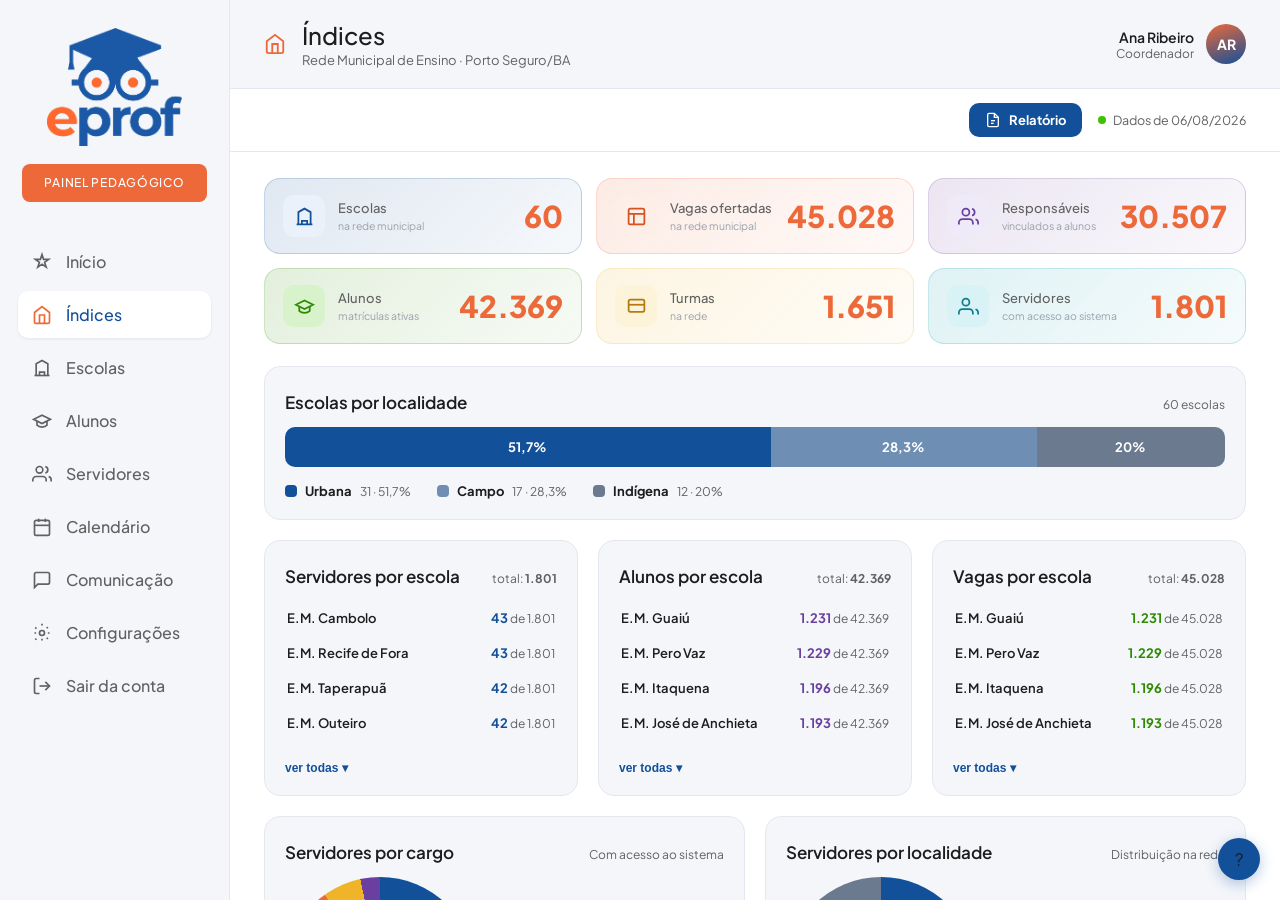
==== commit 5d386ace: "Índices: ajustes visuais - Cards de Alunos: linha Total em "Por localidade" e "Pendências" (4 linhas" ====
--- a/index.html
+++ b/index.html
@@ -56,6 +56,7 @@
     .ic-verde { background: var(--verde-bg); color: #2E8B00; }
     .ic-laranja { background: var(--laranja-bg); color: var(--laranja-escuro); }
     .ic-ambar { background: #FDF3D9; color: var(--ambar-escuro); }
+    .ic-teal { background: #D9F2F5; color: #0E7E8C; }
 
     .panel { background: var(--bg); border: 1px solid var(--borda); border-radius: var(--raio); padding: 20px; }
     .grid-2 { display: grid; grid-template-columns: 1fr 1fr; gap: 20px; }
@@ -81,7 +82,7 @@
     .donut::after { content: ''; position: absolute; inset: 42px; background: var(--bg); border-radius: 50%; }
     .donut-center { position: absolute; inset: 0; display: flex; flex-direction: column; align-items: center; justify-content: center; z-index: 1; }
     .donut-center .dc-lbl { font-size: 12px; color: var(--texto-suave); }
-    .donut-center .dc-val { font-family: var(--font-display); font-weight: 800; font-size: 28px; color: var(--texto); line-height: 1.1; }
+    .donut-center .dc-val { font-family: var(--font-display); font-weight: 800; font-size: 28px; color: var(--laranja); line-height: 1.1; }
     .donut-legend { flex: 1; min-width: 200px; display: grid; grid-template-columns: 1fr 1fr; gap: 10px 22px; }
     .dl-item { display: flex; align-items: center; gap: 8px; font-size: 12.5px; }
     .dl-dot { width: 10px; height: 10px; border-radius: 3px; flex-shrink: 0; }
@@ -236,9 +237,7 @@
   </div>
 
   <div class="cal-header">
-    <div class="ctx-left">
-      <span class="ctx-pill"><svg viewBox="0 0 24 24" fill="none" stroke="currentColor" stroke-width="2"><path d="M3 21h18"/><path d="M5 21V7l7-4 7 4v14"/></svg> <span class="js-escopo">Rede municipal · todas as escolas</span></span>
-    </div>
+    <div></div>
     <div class="ctx-right">
       <button class="rel-btn" onclick="abrirRelatorio()"><svg viewBox="0 0 24 24" fill="none" stroke="currentColor" stroke-width="2"><path d="M14 2H6a2 2 0 00-2 2v16a2 2 0 002 2h12a2 2 0 002-2V8z"/><polyline points="14 2 14 8 20 8"/><line x1="9" y1="13" x2="15" y2="13"/><line x1="9" y1="17" x2="13" y2="17"/></svg> Relatório</button>
       <span class="sync-stamp"><span class="live"></span> Dados de 06/08/2026</span>
@@ -381,12 +380,16 @@
   { label:'Responsáveis', valor:fmt(totResp), sub:'vinculados a alunos', ic:'roxo', p:'<path d="M17 21v-2a4 4 0 00-4-4H5a4 4 0 00-4 4v2"/><circle cx="9" cy="7" r="4"/><path d="M23 21v-2a4 4 0 00-3-3.87"/><path d="M16 3.13a4 4 0 010 7.75"/>' },
   { label:'Alunos', valor:fmt(totAlunos), sub:'matrículas ativas', ic:'verde', p:'<path d="M22 10L12 5 2 10l10 5 10-5z"/><path d="M6 12v5c3 3 9 3 12 0v-5"/>' },
   { label:'Turmas', valor:fmt(totTurmas), sub:'na rede', ic:'ambar', p:'<rect x="3" y="4" width="18" height="14" rx="2"/><line x1="3" y1="10" x2="21" y2="10"/>' },
-  { label:'Servidores', valor:fmt(totUsuarios), sub:'com acesso ao sistema', ic:'azul', p:'<path d="M17 21v-2a4 4 0 00-4-4H5a4 4 0 00-4 4v2"/><circle cx="9" cy="7" r="4"/><path d="M23 21v-2a4 4 0 00-3-3.87"/>' },
+  { label:'Servidores', valor:fmt(totUsuarios), sub:'com acesso ao sistema', ic:'teal', p:'<path d="M17 21v-2a4 4 0 00-4-4H5a4 4 0 00-4 4v2"/><circle cx="9" cy="7" r="4"/><path d="M23 21v-2a4 4 0 00-3-3.87"/>' },
 ];
-document.getElementById('kpiRow').innerHTML = KPIS.map(k=>`
-  <div class="kpi-card"><div class="kpi-left"><div class="kpi-ic ic-${k.ic}">${svgIc(k.p)}</div>
+const KPI_COR = { azul:'#12509A', laranja:'#ED6939', roxo:'#6B3FA0', verde:'#2E8B00', ambar:'#F0B429', teal:'#0E9DAE' };
+document.getElementById('kpiRow').innerHTML = KPIS.map((k,i)=>{
+  const c = KPI_COR[k.ic] || '#12509A';
+  const style = ` style="background:linear-gradient(135deg, ${c}22, ${c}0a); border-color:${c}33;"`;
+  return `<div class="kpi-card"${style}><div class="kpi-left"><div class="kpi-ic ic-${k.ic}">${svgIc(k.p)}</div>
     <div><div class="kpi-label">${k.label}</div><div class="kpi-sub">${k.sub}</div></div></div>
-    <div class="kpi-value">${k.valor}</div></div>`).join('');
+    <div class="kpi-value">${k.valor}</div></div>`;
+}).join('');
 
 /* vagas e ocupação */
 document.getElementById('vagas').textContent = fmt(totVagas);
@@ -478,11 +481,12 @@
   const pc = v => (Math.round(v/totAl*1000)/10).toString().replace('.',',')+'%';
   const aee = Math.round(eeCount*0.55), apae = Math.round(eeCount*0.25), ceame = Math.max(0, eeCount-aee-apae);
   const row = (cor, label, val) => `<div class="aln-stat"><span class="as-l">${cor?`<span class="as-dot" style="background:${cor}"></span>`:''}${label}</span><span class="as-v"${cor?` style="color:${cor}"`:''}>${fmt(val)}</span></div>`;
+  const totalRow = (label, val, cor) => `<div class="aln-stat"><span class="as-l"><b>${label}</b></span><span class="as-v" style="color:${cor}">${fmt(val)}</span></div>`;
   const set=(id,html)=>{const el=document.getElementById(id); if(el) el.innerHTML=html;};
   set('alnTurno', [['Matutino','#12509A'],['Vespertino','#0EA5B5'],['Noturno','#6B3FA0'],['Integral','#F0B429']].map(([k,c])=>row(c,k,turno[k])).join(''));
-  set('alnEE', row('#6B3FA0','Total',eeCount) + row('','AEE',aee) + row('','APAE',apae) + row('','CEAME',ceame));
-  set('alnLoc', [['Urbana','#12509A'],['Campo','#6E8FB3'],['Indígena','#6B7A8F']].map(([k,c])=>row(c,k,loc[k])).join(''));
-  set('alnPend', row('#ED6939','Sem turma',semTurma) + row('#ED6939','Sem responsável',semResp) + row('#ED6939','Sem documentos',semDoc));
+  set('alnEE', totalRow('Total',eeCount,'#6B3FA0') + row('','AEE',aee) + row('','APAE',apae) + row('','CEAME',ceame));
+  set('alnLoc', totalRow('Total',totAl,'#12509A') + [['Urbana','#12509A'],['Campo','#6E8FB3'],['Indígena','#6B7A8F']].map(([k,c])=>row(c,k,loc[k])).join(''));
+  set('alnPend', totalRow('Total',semTurma+semResp+semDoc,'#ED6939') + row('#ED6939','Sem turma',semTurma) + row('#ED6939','Sem responsável',semResp) + row('#ED6939','Sem documentos',semDoc));
 })();
 
 /* Turmas — média de alunos por turma + organização (regulares × multisseriadas) */
@@ -514,7 +518,7 @@
   const ET = [
     { nome:'Educação Infantil', cor:'#6B3FA0', n:tInf },
     { nome:'Fundamental I',     cor:'#12509A', n:tF1 },
-    { nome:'Fundamental II',    cor:'#3DC200', n:tF2 },
+    { nome:'Fundamental II',    cor:'#16A34A', n:tF2 },
     { nome:'EJA I',             cor:'#F0B429', n:tEja1 },
     { nome:'EJA II',            cor:'#E8952A', n:tEja2 },
   ];
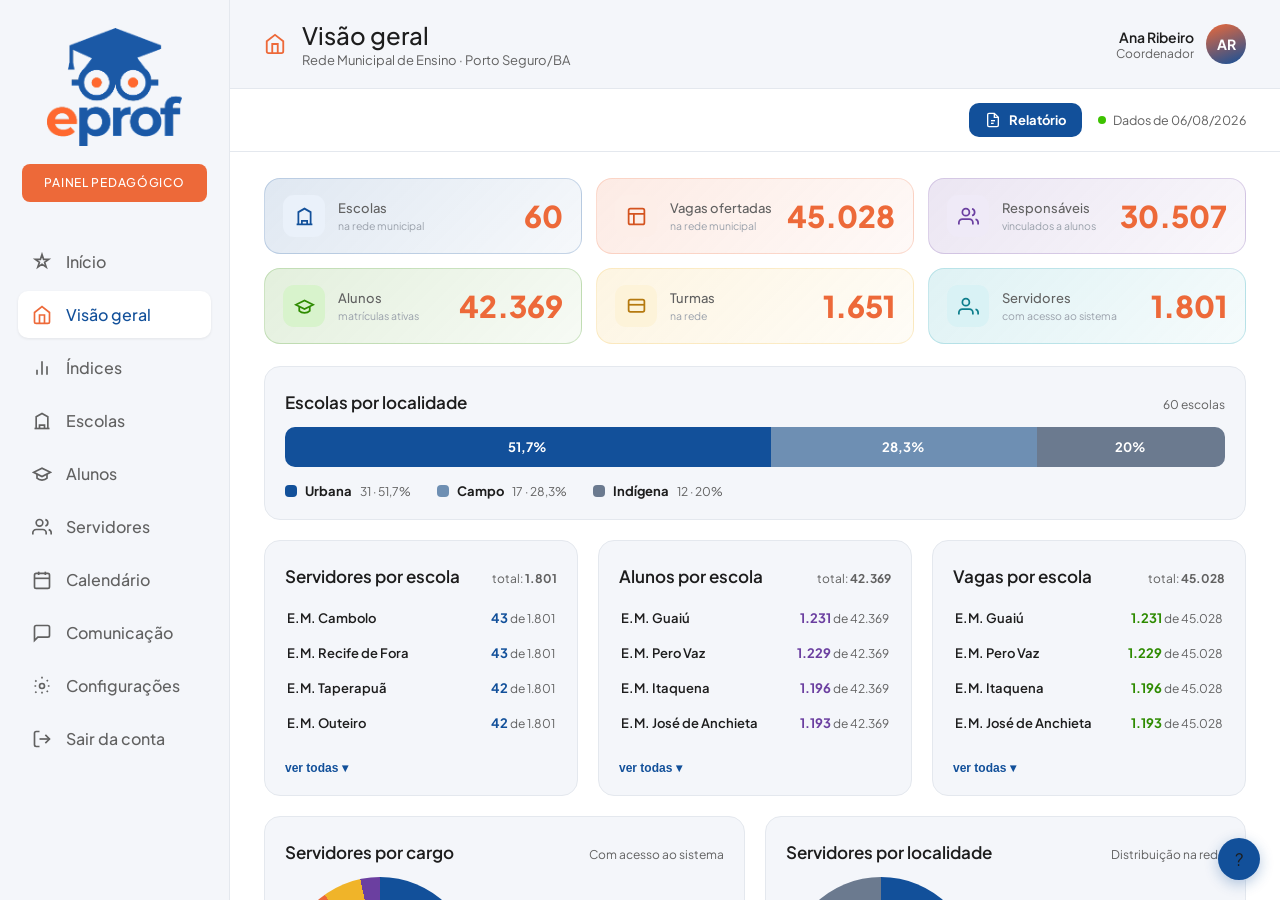
==== commit 2ae7776d: "Nova tela Índices + menu renomeado - Menu: "Índices" vira "Visão geral"; adiciona novo item "Índices" ====
--- a/index.html
+++ b/index.html
@@ -3,7 +3,7 @@
 <head>
   <meta charset="UTF-8" />
   <meta name="viewport" content="width=device-width, initial-scale=1.0" />
-  <title>Painel Pedagógico — Índices</title>
+  <title>Painel Pedagógico — Visão geral</title>
   <style>
     * { box-sizing: border-box; margin: 0; padding: 0; }
     body { font-family: 'Segoe UI', Arial, sans-serif; background: #f5f6fa; display: flex; height: 100vh; overflow: hidden; font-size: 13px; color: #333; }
@@ -211,7 +211,8 @@
   </div>
   <nav class="nav">
     <a href="inicio2.html" class="nav-item"><svg viewBox="0 0 24 24" fill="none" stroke="currentColor" stroke-width="2"><path d="M12 3l1.9 5.8H20l-4.9 3.6 1.9 5.8L12 14.6 7 18.2l1.9-5.8L4 8.8h6.1z"/></svg> Início</a>
-    <a href="index.html" class="nav-item active"><svg viewBox="0 0 24 24" fill="none" stroke="currentColor" stroke-width="2"><path d="M3 9l9-7 9 7v11a2 2 0 01-2 2H5a2 2 0 01-2-2z"/><polyline points="9 22 9 12 15 12 15 22"/></svg> Índices</a>
+    <a href="index.html" class="nav-item active"><svg viewBox="0 0 24 24" fill="none" stroke="currentColor" stroke-width="2"><path d="M3 9l9-7 9 7v11a2 2 0 01-2 2H5a2 2 0 01-2-2z"/><polyline points="9 22 9 12 15 12 15 22"/></svg> Visão geral</a>
+    <a href="indices.html" class="nav-item"><svg viewBox="0 0 24 24" fill="none" stroke="currentColor" stroke-width="2"><line x1="18" y1="20" x2="18" y2="10"/><line x1="12" y1="20" x2="12" y2="4"/><line x1="6" y1="20" x2="6" y2="14"/></svg> Índices</a>
     <a href="turmas.html" class="nav-item"><svg viewBox="0 0 24 24" fill="none" stroke="currentColor" stroke-width="2"><path d="M3 21h18"/><path d="M5 21V7l7-4 7 4v14"/><path d="M9 21v-4h6v4"/><path d="M9 10h.01M15 10h.01"/></svg> Escolas</a>
     <a href="alunos.html" class="nav-item"><svg viewBox="0 0 24 24" fill="none" stroke="currentColor" stroke-width="2"><path d="M22 10L12 5 2 10l10 5 10-5z"/><path d="M6 12v5c3 3 9 3 12 0v-5"/></svg> Alunos</a>
     <a href="horario.html" class="nav-item"><svg viewBox="0 0 24 24" fill="none" stroke="currentColor" stroke-width="2"><path d="M17 21v-2a4 4 0 00-4-4H5a4 4 0 00-4 4v2"/><circle cx="9" cy="7" r="4"/><path d="M23 21v-2a4 4 0 00-3-3.87"/><path d="M16 3.13a4 4 0 010 7.75"/></svg> Servidores</a>
@@ -228,7 +229,7 @@
   <div class="topbar">
     <div class="topbar-left">
       <svg class="page-icon" width="22" height="22" viewBox="0 0 24 24" fill="none" stroke="#f26522" stroke-width="2"><path d="M3 9l9-7 9 7v11a2 2 0 01-2 2H5a2 2 0 01-2-2z"/><polyline points="9 22 9 12 15 12 15 22"/></svg>
-      <div><div class="topbar-title">Índices</div><div class="topbar-sub">Rede Municipal de Ensino · Porto Seguro/BA</div></div>
+      <div><div class="topbar-title">Visão geral</div><div class="topbar-sub">Rede Municipal de Ensino · Porto Seguro/BA</div></div>
     </div>
     <div class="topbar-right">
       <div class="user-info"><div class="user-name">Ana Ribeiro</div><div class="user-role">Secretaria de Educação</div></div>
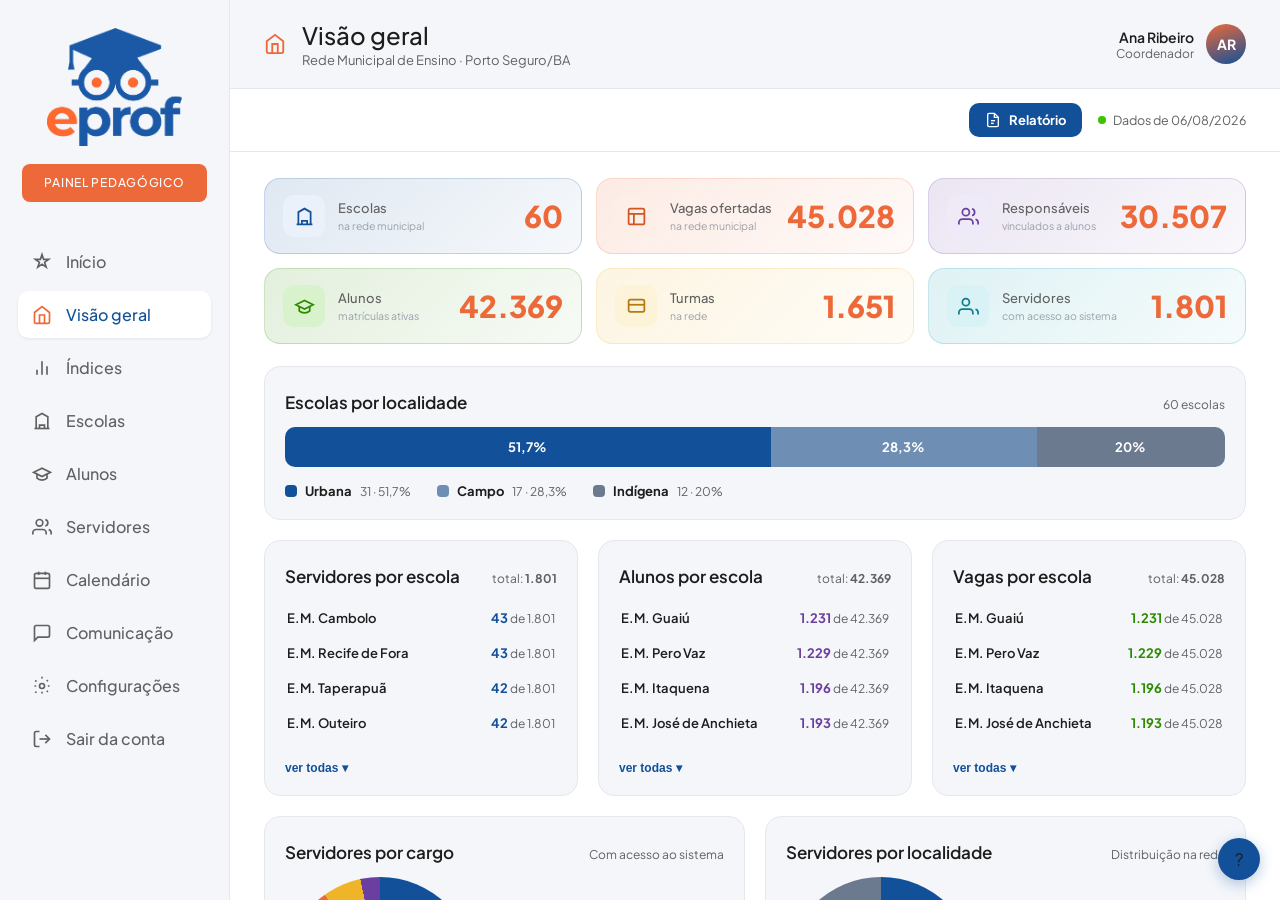
==== commit 582bd907: "Índices: notas por série + corte em 5 e Frequência em barras - Visão geral: novo painel "Acessos à p" ====
--- a/index.html
+++ b/index.html
@@ -76,6 +76,7 @@
     .occ-top b { color: var(--texto); font-family: var(--font-display); }
     .occ-track { height: 10px; border-radius: 5px; background: #ECEFF4; overflow: hidden; }
     .occ-fill { height: 100%; border-radius: 5px; background: linear-gradient(90deg, var(--laranja), var(--azul)); }
+
 
     .donut-wrap { display: flex; align-items: center; gap: 26px; flex-wrap: wrap; }
     .donut { position: relative; width: 190px; height: 190px; border-radius: 50%; flex-shrink: 0; }
@@ -290,6 +291,16 @@
         </div>
       </div>
 
+      <div class="panel" style="margin-top:20px;">
+        <div class="section-head"><div class="section-title">Acessos à plataforma</div><div class="section-hint">Entradas no sistema · últimos 30 dias</div></div>
+        <div class="vm" style="grid-template-columns:repeat(4,1fr);margin-bottom:0;">
+          <div class="vm-block"><div class="vm-label">Acessos nos últimos 30 dias</div><div class="vm-num" id="acc30Tot">—</div><div class="vm-sub">entradas no sistema</div></div>
+          <div class="vm-block"><div class="vm-label">Média por dia</div><div class="vm-num" id="acc30Dia">—</div><div class="vm-sub">acessos diários</div></div>
+          <div class="vm-block"><div class="vm-label"><span class="live-dot"></span> Pico em um dia</div><div class="vm-num orange" id="acc30Pico">—</div><div class="vm-sub" id="acc30PicoDia">maior movimento</div></div>
+          <div class="vm-block"><div class="vm-label">Usuários únicos</div><div class="vm-num verde" id="acc30Uniq">—</div><div class="vm-sub">entraram ao menos uma vez</div></div>
+        </div>
+      </div>
+
       <div class="grid-2" style="margin-top:20px;">
         <div class="panel">
           <div class="section-head"><div class="section-title">Vagas e matrículas</div><div class="section-hint">Rede municipal</div></div>
@@ -434,6 +445,32 @@
     const h = Math.round(v / maxV * 100);
     return `<div class="acc-col" title="${meses[i]}: ${fmt(v)} novas matrículas" onclick="(window.top||window).location.href='alunos.html'"><div class="acc-bar" style="height:${h}%"><span class="acc-bar-val">${fmt(v)}</span></div><span class="acc-lbl">${meses[i]}</span></div>`;
   }).join('');
+})();
+
+/* Acessos à plataforma — últimos 30 dias */
+(function(){
+  if(!document.getElementById('acc30Tot')) return;
+  const seedFrom = str => { let h=0; for(let i=0;i<str.length;i++) h=(h*31+str.charCodeAt(i))>>>0; return h; };
+  const base = Math.round(totUsuarios*0.9 + totResp*0.16 + totAlunos*0.05);
+  const hoje = new Date(2026,7,6); // data do painel: 06/08/2026
+  const MES = ['jan','fev','mar','abr','mai','jun','jul','ago','set','out','nov','dez'];
+  const dias = [];
+  for(let i=29;i>=0;i--){
+    const d = new Date(hoje); d.setDate(hoje.getDate()-i);
+    const dow = d.getDay();
+    let fac = 1; if(dow===0) fac=0.32; else if(dow===6) fac=0.48; else if(dow===5) fac=0.9; else if(dow===1) fac=1.08;
+    const noise = 0.86 + (seedFrom('acc'+d.getDate()+'_'+d.getMonth())%28)/100;
+    dias.push({ d, v: Math.max(0, Math.round(base*fac*noise)) });
+  }
+  const todos = dias.map(x=>x.v);
+  const tot = todos.reduce((s,v)=>s+v,0);
+  const picoDia = Math.max(...todos);
+  const picoD = dias[todos.indexOf(picoDia)].d;
+  const mediaDia = Math.round(tot/30);
+  const uniq = Math.round((totUsuarios + totResp*0.55) * 0.82);
+  const set = (id,v)=>{ const el=document.getElementById(id); if(el) el.textContent=v; };
+  set('acc30Tot', fmt(tot)); set('acc30Dia', fmt(mediaDia)); set('acc30Pico', fmt(picoDia)); set('acc30Uniq', fmt(uniq));
+  set('acc30PicoDia', `em ${picoD.getDate()}/${MES[picoD.getMonth()]}`);
 })();
 
 /* Escolas por localidade — rosca clicável */
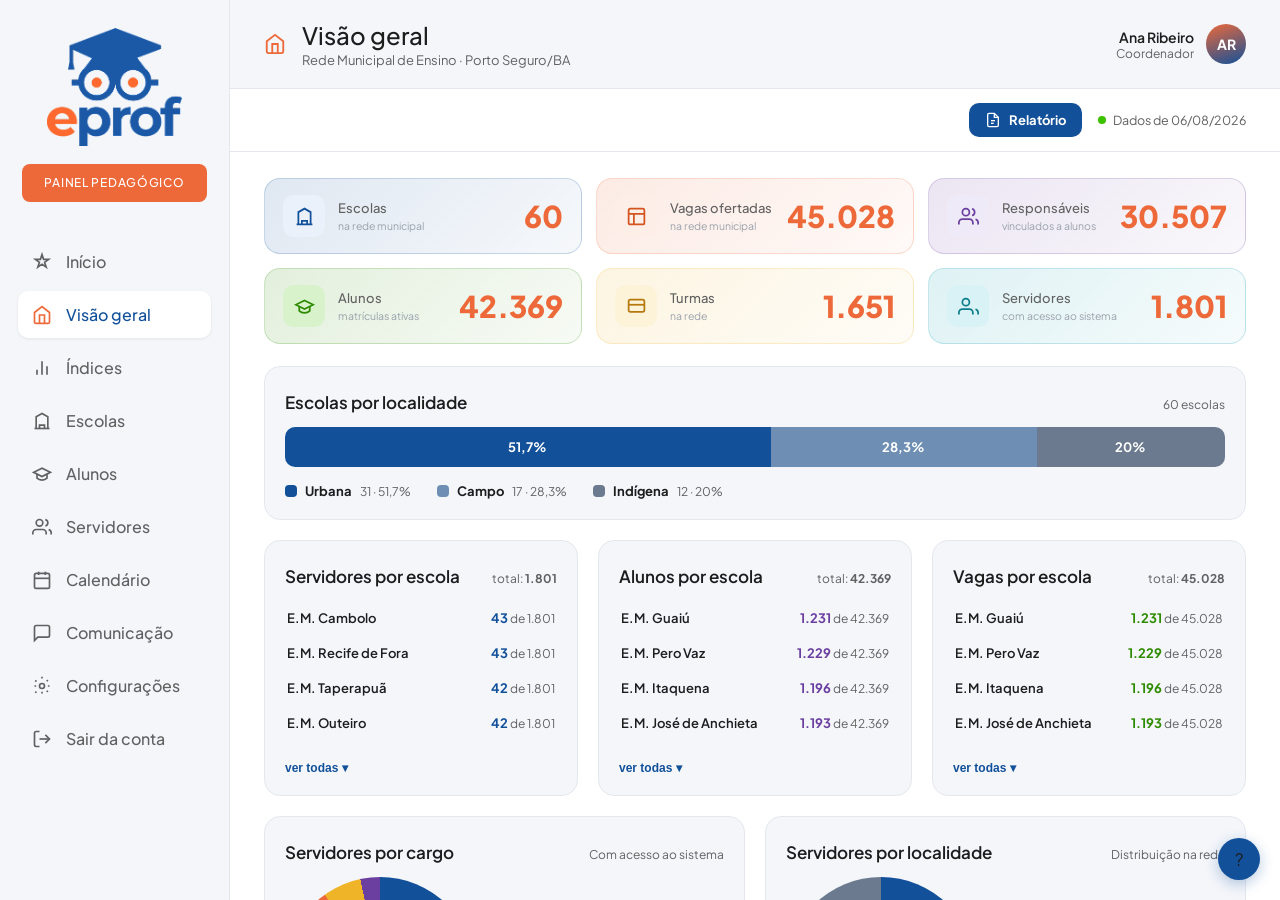
==== commit 33f9365c: "Índices: disciplinas reais da rede + Frequência diária e mensal - Disciplinas reais de Porto Seguro " ====
--- a/index.html
+++ b/index.html
@@ -589,11 +589,12 @@
 /* Planos de aula por etapa/disciplina (gerados pelos professores) */
 (function(){
   const seedFrom = str => { let h=0; for(let i=0;i<str.length;i++) h=(h*31+str.charCodeAt(i))>>>0; return h; };
+  const BASE_COMUM = ['Língua Portuguesa','Matemática','Ciências','História','História de Porto Seguro','Geografia','Diversidade Afrodescendente e Indígena','Arte','Educação Física','Ensino Religioso','Língua Patxôhã','Agroecologia'];
   const ETAPAS = [
     { id:'planInf', tot:'planInfTot', nome:'Educação Infantil', discs:['(EO) O eu, o outro e o nós','(CG) Corpo, gestos e movimentos','(TS) Traços, sons, cores e formas','(EF) Escuta, fala, pensamento e imaginação','(ET) Espaços, tempos, quantidades, relações, transformações','(CR) Culturas regionais'] },
-    { id:'planF1', tot:'planF1Tot', nome:'Fundamental I', discs:['Língua Portuguesa','Matemática','Ciências','História','Geografia','Arte','Educação Física','Ensino Religioso'] },
-    { id:'planF2', tot:'planF2Tot', nome:'Fundamental II', discs:['Língua Portuguesa','Matemática','Ciências','História','Geografia','Arte','Educação Física','Inglês','Ensino Religioso'] },
-    { id:'planEJA', tot:'planEJATot', nome:'EJA', discs:['Língua Portuguesa','Matemática','Ciências','História','Geografia','Arte','Inglês'] },
+    { id:'planF1', tot:'planF1Tot', nome:'Fundamental I', discs:[...BASE_COMUM,'Leitura e Produção de Texto'] },
+    { id:'planF2', tot:'planF2Tot', nome:'Fundamental II', discs:[...BASE_COMUM,'Língua Inglesa'] },
+    { id:'planEJA', tot:'planEJATot', nome:'EJA', discs:[...BASE_COMUM,'Leitura e Produção de Texto','Língua Inglesa'] },
   ];
   let total = 0;
   ETAPAS.forEach(E2=>{
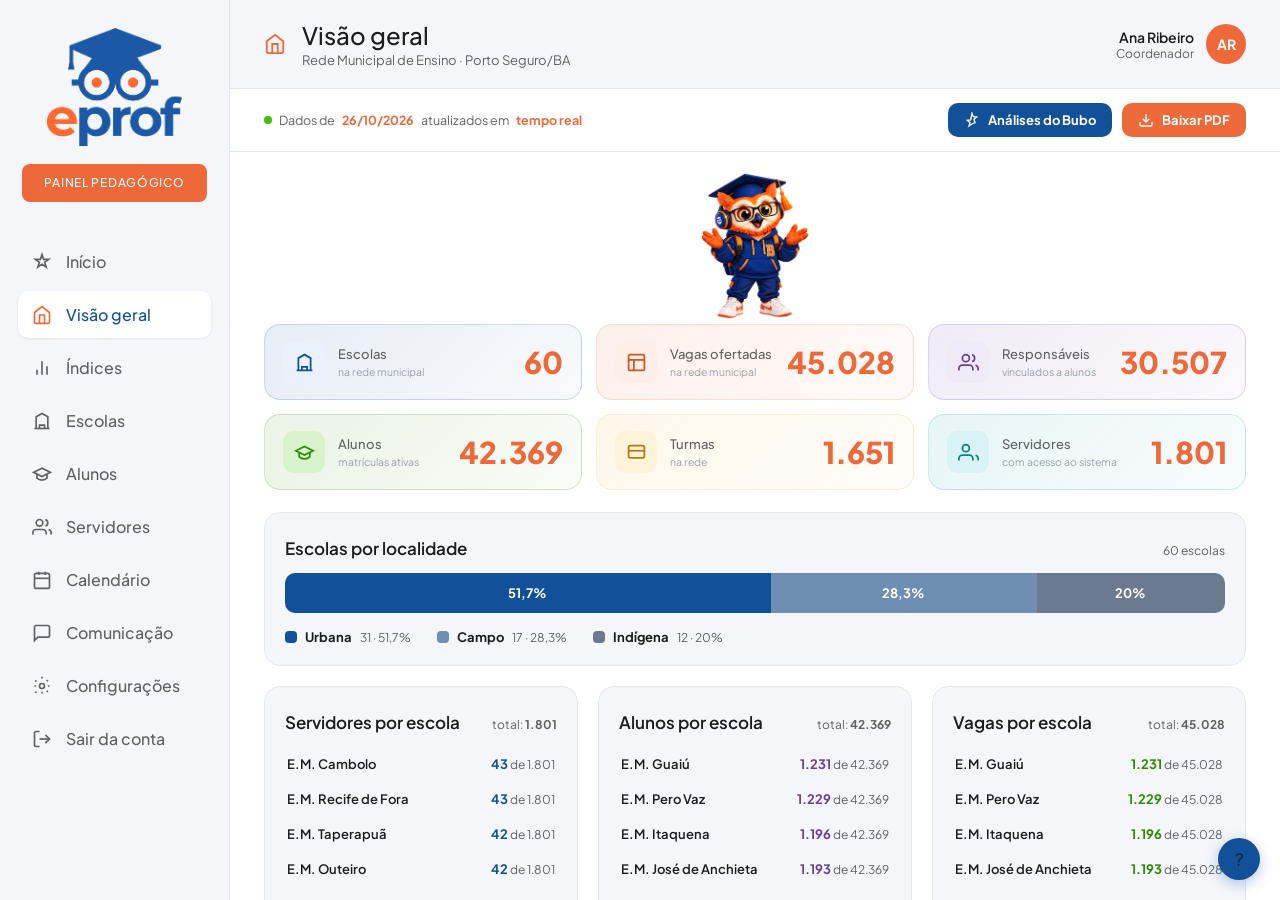
==== commit ed1e1949: "Visão geral: layout alinhado ao app (Bubo, acessos, planos 5 colunas) - Cabeçalho com Bubo no topo, " ====
--- a/index.html
+++ b/index.html
@@ -103,6 +103,31 @@
     .acc-col:hover .acc-bar { filter: brightness(1.06); }
     .acc-bar-val { position: absolute; top: -17px; left: 0; right: 0; text-align: center; font-family: var(--font-display); font-size: 11.5px; font-weight: 700; color: var(--texto-suave); }
     .acc-lbl { font-size: 12px; color: var(--texto-suave); }
+    .acc-bars.dense14 { gap: 6px; height: 170px; }
+    .acc-bars.dense14 .acc-bar { max-width: 38px; }
+    .acc-bars.dense14 .acc-bar-val { font-size: 9px; top: -14px; }
+    .acc-bars.dense14 .acc-lbl { font-size: 9.5px; }
+    /* Bubo mascote */
+    .bubo-top { display: block; margin: -6px auto 2px; width: 150px; height: auto; }
+    .sec-bubo { position: relative; }
+    .bubo-float { position: absolute; z-index: 2; pointer-events: none; height: auto; }
+    .hdr-btns { display: flex; align-items: center; gap: 10px; }
+    .btn-bubo { display: inline-flex; align-items: center; gap: 8px; background: var(--azul); color: #fff; border: none; border-radius: 10px; padding: 9px 16px; font-family: var(--font-display); font-weight: 700; font-size: 13px; cursor: pointer; }
+    .btn-bubo:hover { background: var(--azul-escuro); }
+    .btn-pdf { display: inline-flex; align-items: center; gap: 8px; background: var(--laranja); color: #fff; border: none; border-radius: 10px; padding: 9px 16px; font-family: var(--font-display); font-weight: 700; font-size: 13px; cursor: pointer; }
+    .btn-pdf:hover { background: var(--laranja-escuro); }
+    .btn-bubo svg, .btn-pdf svg { width: 16px; height: 16px; }
+    /* Acessos ao sistema */
+    .acesso-top { display: grid; grid-template-columns: 150px 1fr; gap: 18px; align-items: center; }
+    .acesso-bubo { width: 100%; max-width: 150px; height: auto; display: block; }
+    .acesso-chart { min-width: 0; }
+    .acesso-stats { display: grid; grid-template-columns: repeat(4, 1fr); gap: 12px; margin-top: 16px; }
+    .astat { background: var(--branco); border: 1px solid var(--borda); border-radius: 12px; padding: 14px 10px; text-align: center; }
+    .astat-lbl { font-size: 12px; color: var(--texto-suave); display: flex; align-items: center; justify-content: center; gap: 6px; }
+    .astat-n { font-family: var(--font-display); font-weight: 800; font-size: 28px; line-height: 1; margin: 9px 0 4px; color: var(--azul); }
+    .astat-n.verde { color: #2E8B00; } .astat-n.orange { color: var(--laranja); }
+    .astat-sub { font-size: 10.5px; color: #9AA1AB; }
+    @media (max-width: 1000px){ .acesso-top { grid-template-columns: 1fr; } .acesso-bubo { display: none; } .acesso-stats { grid-template-columns: 1fr 1fr; } }
     /* Escolas por localidade — barras horizontais */
     .locbar { display: grid; grid-template-columns: 120px 1fr 110px; align-items: center; gap: 14px; padding: 9px 0; cursor: pointer; }
     .locbar + .locbar { border-top: 1px solid var(--borda); }
@@ -233,21 +258,22 @@
       <div><div class="topbar-title">Visão geral</div><div class="topbar-sub">Rede Municipal de Ensino · Porto Seguro/BA</div></div>
     </div>
     <div class="topbar-right">
-      <div class="user-info"><div class="user-name">Ana Ribeiro</div><div class="user-role">Secretaria de Educação</div></div>
-      <div class="avatar">AR</div>
+      <div class="user-info"><div class="user-name">Prefeito EProf</div><div class="user-role">Prefeito</div></div>
+      <div class="avatar" style="background:var(--laranja);">PE</div>
     </div>
   </div>
 
   <div class="cal-header">
-    <div></div>
-    <div class="ctx-right">
-      <button class="rel-btn" onclick="abrirRelatorio()"><svg viewBox="0 0 24 24" fill="none" stroke="currentColor" stroke-width="2"><path d="M14 2H6a2 2 0 00-2 2v16a2 2 0 002 2h12a2 2 0 002-2V8z"/><polyline points="14 2 14 8 20 8"/><line x1="9" y1="13" x2="15" y2="13"/><line x1="9" y1="17" x2="13" y2="17"/></svg> Relatório</button>
-      <span class="sync-stamp"><span class="live"></span> Dados de 06/08/2026</span>
+    <span class="sync-stamp"><span class="live"></span> Dados de <b style="color:var(--laranja);">26/10/2026</b> atualizados em <b style="color:var(--laranja);">tempo real</b></span>
+    <div class="hdr-btns">
+      <button class="btn-bubo" onclick="abrirRelatorio()"><svg viewBox="0 0 24 24" fill="none" stroke="currentColor" stroke-width="2"><path d="M12 2l2 5 5 .5-4 3.5 1.5 5L12 18l-4.5 3 1.5-5-4-3.5 5-.5z"/></svg> Análises do Bubo</button>
+      <button class="btn-pdf" onclick="abrirRelatorio()"><svg viewBox="0 0 24 24" fill="none" stroke="currentColor" stroke-width="2"><path d="M21 15v4a2 2 0 01-2 2H5a2 2 0 01-2-2v-4"/><polyline points="7 10 12 15 17 10"/><line x1="12" y1="15" x2="12" y2="3"/></svg> Baixar PDF</button>
     </div>
   </div>
 
   <div class="view-wrap">
     <div class="content">
+      <img src="bubo.png" class="bubo-top" alt="Bubo" onerror="this.src='bubo.webp'">
       <div class="kpi-row" id="kpiRow"></div>
 
       <div class="panel" style="margin-top:4px;">
@@ -274,7 +300,15 @@
         </div>
       </div>
 
-      <div class="grid-2" style="margin-top:20px;">
+      <div style="display:grid;grid-template-columns:1fr 190px 1fr;gap:16px;align-items:center;margin-top:20px;">
+        <div class="panel">
+          <div class="section-head"><div class="section-title">Servidores por localidade</div><div class="section-hint">Distribuição na rede</div></div>
+          <div class="donut-wrap">
+            <div class="donut" id="donutLoc"><div class="donut-center"><span class="dc-lbl">Servidores</span><span class="dc-val" id="donutLocTotal"></span></div></div>
+            <div class="donut-legend" id="donutLocLegend"></div>
+          </div>
+        </div>
+        <img src="bubo-up.png" alt="Bubo" style="width:100%;max-width:190px;height:auto;display:block;margin:0 auto;" onerror="this.style.display='none'">
         <div class="panel">
           <div class="section-head"><div class="section-title">Servidores por cargo</div><div class="section-hint">Com acesso ao sistema</div></div>
           <div class="donut-wrap">
@@ -282,24 +316,9 @@
             <div class="donut-legend" id="donutLegend"></div>
           </div>
         </div>
-        <div class="panel">
-          <div class="section-head"><div class="section-title">Servidores por localidade</div><div class="section-hint">Distribuição na rede</div></div>
-          <div class="donut-wrap">
-            <div class="donut" id="donutLoc"><div class="donut-center"><span class="dc-lbl">Servidores</span><span class="dc-val" id="donutLocTotal"></span></div></div>
-            <div class="donut-legend" id="donutLocLegend"></div>
-          </div>
-        </div>
       </div>
-
-      <div class="panel" style="margin-top:20px;">
-        <div class="section-head"><div class="section-title">Acessos à plataforma</div><div class="section-hint">Entradas no sistema · últimos 30 dias</div></div>
-        <div class="vm" style="grid-template-columns:repeat(4,1fr);margin-bottom:0;">
-          <div class="vm-block"><div class="vm-label">Acessos nos últimos 30 dias</div><div class="vm-num" id="acc30Tot">—</div><div class="vm-sub">entradas no sistema</div></div>
-          <div class="vm-block"><div class="vm-label">Média por dia</div><div class="vm-num" id="acc30Dia">—</div><div class="vm-sub">acessos diários</div></div>
-          <div class="vm-block"><div class="vm-label"><span class="live-dot"></span> Pico em um dia</div><div class="vm-num orange" id="acc30Pico">—</div><div class="vm-sub" id="acc30PicoDia">maior movimento</div></div>
-          <div class="vm-block"><div class="vm-label">Usuários únicos</div><div class="vm-num verde" id="acc30Uniq">—</div><div class="vm-sub">entraram ao menos uma vez</div></div>
-        </div>
-      </div>
+      <style>@media (max-width:1000px){ .content > div[style*="190px"]{ grid-template-columns:1fr !important; } .content > div[style*="190px"] img{ display:none; } }</style>
+
 
       <div class="grid-2" style="margin-top:20px;">
         <div class="panel">
@@ -315,8 +334,8 @@
           </div>
         </div>
         <div class="panel">
-          <div class="section-head"><div class="section-title">Matrículas por mês</div><div class="section-hint">Novas matrículas · últimos 6 meses</div></div>
-          <div class="acc-bars" id="matBars" style="margin-top:8px;"></div>
+          <div class="section-head"><div class="section-title">Matrículas por mês</div><select id="matAno" onchange="renderMatMes()" style="border:1px solid var(--borda);border-radius:8px;padding:5px 10px;font-family:var(--font-display);font-size:12px;font-weight:600;color:var(--texto);background:var(--branco);cursor:pointer;"><option>2026</option><option>2025</option></select></div>
+          <div class="acc-bars dense14" id="matBars" style="margin-top:8px;"></div>
         </div>
       </div>
 
@@ -337,13 +356,29 @@
         </div>
       </div>
 
-      <div class="panel" style="margin-top:20px;">
+      <div class="panel sec-bubo" style="margin-top:20px;overflow:hidden;">
         <div class="section-head"><div class="section-title">Planos de aula</div><div class="section-hint">Gerados pelos professores · <b id="planTot">—</b> no total</div></div>
-        <div class="plan-grid">
-          <div><div class="plan-etapa"><span>Educação Infantil</span><span class="pe-tot" id="planInfTot"></span></div><div id="planInf"></div></div>
+        <div class="plan-grid" style="grid-template-columns:repeat(5,1fr);">
+          <div><div class="plan-etapa"><span>Infantil</span><span class="pe-tot" id="planInfTot"></span></div><div id="planInf"></div><div style="font-size:10.5px;color:#9AA1AB;margin-top:10px;line-height:1.4;">Na Educação Infantil um mesmo plano pode abordar mais de um campo de experiência, por isso a soma dos campos ultrapassa o total de planos.</div></div>
           <div><div class="plan-etapa"><span>Fundamental I</span><span class="pe-tot" id="planF1Tot"></span></div><div id="planF1"></div></div>
           <div><div class="plan-etapa"><span>Fundamental II</span><span class="pe-tot" id="planF2Tot"></span></div><div id="planF2"></div></div>
-          <div><div class="plan-etapa"><span>EJA</span><span class="pe-tot" id="planEJATot"></span></div><div id="planEJA"></div></div>
+          <div><div class="plan-etapa"><span>EJA I</span><span class="pe-tot" id="planEJA1Tot"></span></div><div id="planEJA1"></div></div>
+          <div><div class="plan-etapa"><span>EJA II</span><span class="pe-tot" id="planEJA2Tot"></span></div><div id="planEJA2"></div></div>
+        </div>
+        <img src="bubo-think.png" class="bubo-float" alt="" style="right:-18px;bottom:-10px;height:200px;" onerror="this.style.display='none'">
+      </div>
+
+      <div class="panel" style="margin-top:20px;">
+        <div class="section-head" style="margin-bottom:6px;"><div class="section-title">Acessos ao sistema</div><div class="section-hint" id="accPeriodo">Últimos 14 dias</div></div>
+        <div class="acesso-top">
+          <img src="bubo-laptop.png" class="acesso-bubo" alt="" onerror="this.style.display='none'">
+          <div class="acesso-chart"><div class="acc-bars dense14" id="acc14Bars"></div></div>
+        </div>
+        <div class="acesso-stats">
+            <div class="astat"><div class="astat-lbl">Setembro</div><div class="astat-n" id="accSet">—</div><div class="astat-sub">acessos no total</div></div>
+            <div class="astat"><div class="astat-lbl">Outubro</div><div class="astat-n verde" id="accOut">—</div><div class="astat-sub">acessos no total</div></div>
+            <div class="astat"><div class="astat-lbl">Contagem vitalícia</div><div class="astat-n orange" id="accVit">—</div><div class="astat-sub">acessos no total</div></div>
+            <div class="astat"><div class="astat-lbl"><span class="live-dot"></span> Acessos hoje</div><div class="astat-n verde" id="accHoje">—</div><div class="astat-sub">em tempo real</div></div>
         </div>
       </div>
 
@@ -397,7 +432,7 @@
 const KPI_COR = { azul:'#12509A', laranja:'#ED6939', roxo:'#6B3FA0', verde:'#2E8B00', ambar:'#F0B429', teal:'#0E9DAE' };
 document.getElementById('kpiRow').innerHTML = KPIS.map((k,i)=>{
   const c = KPI_COR[k.ic] || '#12509A';
-  const style = ` style="background:linear-gradient(135deg, ${c}22, ${c}0a); border-color:${c}33;"`;
+  const style = ` style="background:linear-gradient(135deg, ${c}1a, ${c}08); border-color:${c}2e;"`;
   return `<div class="kpi-card"${style}><div class="kpi-left"><div class="kpi-ic ic-${k.ic}">${svgIc(k.p)}</div>
     <div><div class="kpi-label">${k.label}</div><div class="kpi-sub">${k.sub}</div></div></div>
     <div class="kpi-value">${k.valor}</div></div>`;
@@ -434,43 +469,51 @@
 document.getElementById('donut').style.background = `conic-gradient(${stops})`;
 document.getElementById('donutLegend').innerHTML = CARGOS.map(c=>`<div class="dl-item"><span class="dl-dot" style="background:${c.cor}"></span><span class="dl-name">${c.nome}</span><span class="dl-num">${c.n}</span></div>`).join('');
 
-/* Matrículas — hoje (tempo real) + novas por mês (últimos 6 meses) */
-(function(){
-  const meses = ['mar','abr','mai','jun','jul','ago'];
-  const baseN = Math.max(60, Math.round(totAlunos * 0.011));
-  const fac = [0.84, 0.90, 0.95, 1.0, 1.07, 1.16];
-  const vals = fac.map(f=> Math.round(baseN * f));
+/* Matrículas — novas por mês (jan–dez, por ano) */
+const _seedMM = str => { let h=0; for(let i=0;i<str.length;i++) h=(h*31+str.charCodeAt(i))>>>0; return h; };
+function renderMatMes(){
+  const host = document.getElementById('matBars'); if(!host) return;
+  const ano = (document.getElementById('matAno')||{}).value || '2026';
+  const meses = ['Jan','Fev','Mar','Abr','Mai','Jun','Jul','Ago','Set','Out','Nov','Dez'];
+  const baseN = Math.max(40, Math.round(totAlunos * 0.011));
+  const vals = meses.map((m,i)=>{
+    let fac = i<=1 ? 1.15 : i===2 ? 0.95 : (0.55 + (i*0.05)); // concentra no início do ano letivo
+    const noise = 0.75 + (_seedMM(ano+'mm'+i)%50)/100;
+    return Math.round(baseN * fac * noise);
+  });
   const maxV = Math.max(...vals, 1);
-  document.getElementById('matBars').innerHTML = vals.map((v,i)=>{
-    const h = Math.round(v / maxV * 100);
-    return `<div class="acc-col" title="${meses[i]}: ${fmt(v)} novas matrículas" onclick="(window.top||window).location.href='alunos.html'"><div class="acc-bar" style="height:${h}%"><span class="acc-bar-val">${fmt(v)}</span></div><span class="acc-lbl">${meses[i]}</span></div>`;
+  host.innerHTML = vals.map((v,i)=>{
+    const h = Math.max(3, Math.round(v / maxV * 100));
+    return `<div class="acc-col" title="${meses[i]}/${ano}: ${fmt(v)} novas matrículas" onclick="(window.top||window).location.href='alunos.html'"><div class="acc-bar" style="height:${h}%"><span class="acc-bar-val">${fmt(v)}</span></div><span class="acc-lbl">${meses[i]}</span></div>`;
   }).join('');
-})();
-
-/* Acessos à plataforma — últimos 30 dias */
-(function(){
-  if(!document.getElementById('acc30Tot')) return;
+}
+renderMatMes();
+
+/* Acessos ao sistema — barras dos últimos 14 dias + totais mensais */
+(function(){
+  const host = document.getElementById('acc14Bars'); if(!host) return;
   const seedFrom = str => { let h=0; for(let i=0;i<str.length;i++) h=(h*31+str.charCodeAt(i))>>>0; return h; };
-  const base = Math.round(totUsuarios*0.9 + totResp*0.16 + totAlunos*0.05);
-  const hoje = new Date(2026,7,6); // data do painel: 06/08/2026
-  const MES = ['jan','fev','mar','abr','mai','jun','jul','ago','set','out','nov','dez'];
-  const dias = [];
-  for(let i=29;i>=0;i--){
-    const d = new Date(hoje); d.setDate(hoje.getDate()-i);
-    const dow = d.getDay();
-    let fac = 1; if(dow===0) fac=0.32; else if(dow===6) fac=0.48; else if(dow===5) fac=0.9; else if(dow===1) fac=1.08;
-    const noise = 0.86 + (seedFrom('acc'+d.getDate()+'_'+d.getMonth())%28)/100;
-    dias.push({ d, v: Math.max(0, Math.round(base*fac*noise)) });
-  }
-  const todos = dias.map(x=>x.v);
-  const tot = todos.reduce((s,v)=>s+v,0);
-  const picoDia = Math.max(...todos);
-  const picoD = dias[todos.indexOf(picoDia)].d;
-  const mediaDia = Math.round(tot/30);
-  const uniq = Math.round((totUsuarios + totResp*0.55) * 0.82);
-  const set = (id,v)=>{ const el=document.getElementById(id); if(el) el.textContent=v; };
-  set('acc30Tot', fmt(tot)); set('acc30Dia', fmt(mediaDia)); set('acc30Pico', fmt(picoDia)); set('acc30Uniq', fmt(uniq));
-  set('acc30PicoDia', `em ${picoD.getDate()}/${MES[picoD.getMonth()]}`);
+  const base = Math.round(totUsuarios*0.4 + totResp*0.01);
+  const diaVal = d => {
+    const dow = d.getDay(); let f = 1; if(dow===0) f=0.15; else if(dow===6) f=0.32; else if(dow===5) f=0.85;
+    const noise = 0.75 + (seedFrom('ac'+d.getFullYear()+'_'+d.getMonth()+'_'+d.getDate())%45)/100;
+    return Math.max(0, Math.round(base*f*noise));
+  };
+  // 14 dias terminando em 25/10/2026
+  const fim = new Date(2026,9,25), dias = [];
+  for(let i=13;i>=0;i--){ const d = new Date(fim); d.setDate(fim.getDate()-i); dias.push(d); }
+  const vals = dias.map(diaVal), mx = Math.max(...vals,1);
+  host.innerHTML = dias.map((d,i)=>`<div class="acc-col" title="${d.getDate()}/${d.getMonth()+1}: ${fmt(vals[i])} acessos"><div class="acc-bar" style="height:${Math.max(4,Math.round(vals[i]/mx*100))}%"><span class="acc-bar-val">${fmt(vals[i])}</span></div><span class="acc-lbl">${d.getDate()}/${d.getMonth()+1}</span></div>`).join('');
+  const p = document.getElementById('accPeriodo'); if(p) p.textContent = `Últimos 14 dias (${dias[0].getDate()}/${dias[0].getMonth()+1} a ${dias[13].getDate()}/${dias[13].getMonth()+1})`;
+  // totais mensais (dias letivos)
+  const somaMes = (m, ate) => { let s=0; const d=new Date(2026,m,1); while(d.getMonth()===m){ if((!ate||d<=ate)){ const w=d.getDay(); if(w>=1&&w<=5) s+=diaVal(d); } d.setDate(d.getDate()+1); } return s; };
+  const set = (id,v)=>{ const el=document.getElementById(id); if(el) el.textContent=fmt(v); };
+  const setT = somaMes(8), outT = somaMes(9, new Date(2026,9,25));
+  let vit = outT+setT; for(const m of [2,3,4,5,6,7]) vit += somaMes(m); vit = Math.round(vit*1.6);
+  set('accSet', setT); set('accOut', outT); set('accVit', vit);
+  let hojeN = Math.round(base*0.35) + seedFrom('ach')%20;
+  const elH = document.getElementById('accHoje');
+  if(elH){ elH.textContent = fmt(hojeN); setInterval(()=>{ if(Math.random()<0.5){ hojeN++; elH.textContent = fmt(hojeN); } }, 5000); }
 })();
 
 /* Escolas por localidade — rosca clicável */
@@ -594,7 +637,8 @@
     { id:'planInf', tot:'planInfTot', nome:'Educação Infantil', discs:['(EO) O eu, o outro e o nós','(CG) Corpo, gestos e movimentos','(TS) Traços, sons, cores e formas','(EF) Escuta, fala, pensamento e imaginação','(ET) Espaços, tempos, quantidades, relações, transformações','(CR) Culturas regionais'] },
     { id:'planF1', tot:'planF1Tot', nome:'Fundamental I', discs:[...BASE_COMUM,'Leitura e Produção de Texto'] },
     { id:'planF2', tot:'planF2Tot', nome:'Fundamental II', discs:[...BASE_COMUM,'Língua Inglesa'] },
-    { id:'planEJA', tot:'planEJATot', nome:'EJA', discs:[...BASE_COMUM,'Leitura e Produção de Texto','Língua Inglesa'] },
+    { id:'planEJA1', tot:'planEJA1Tot', nome:'EJA I', discs:[...BASE_COMUM,'Leitura e Produção de Texto'] },
+    { id:'planEJA2', tot:'planEJA2Tot', nome:'EJA II', discs:[...BASE_COMUM,'Língua Inglesa'] },
   ];
   let total = 0;
   ETAPAS.forEach(E2=>{
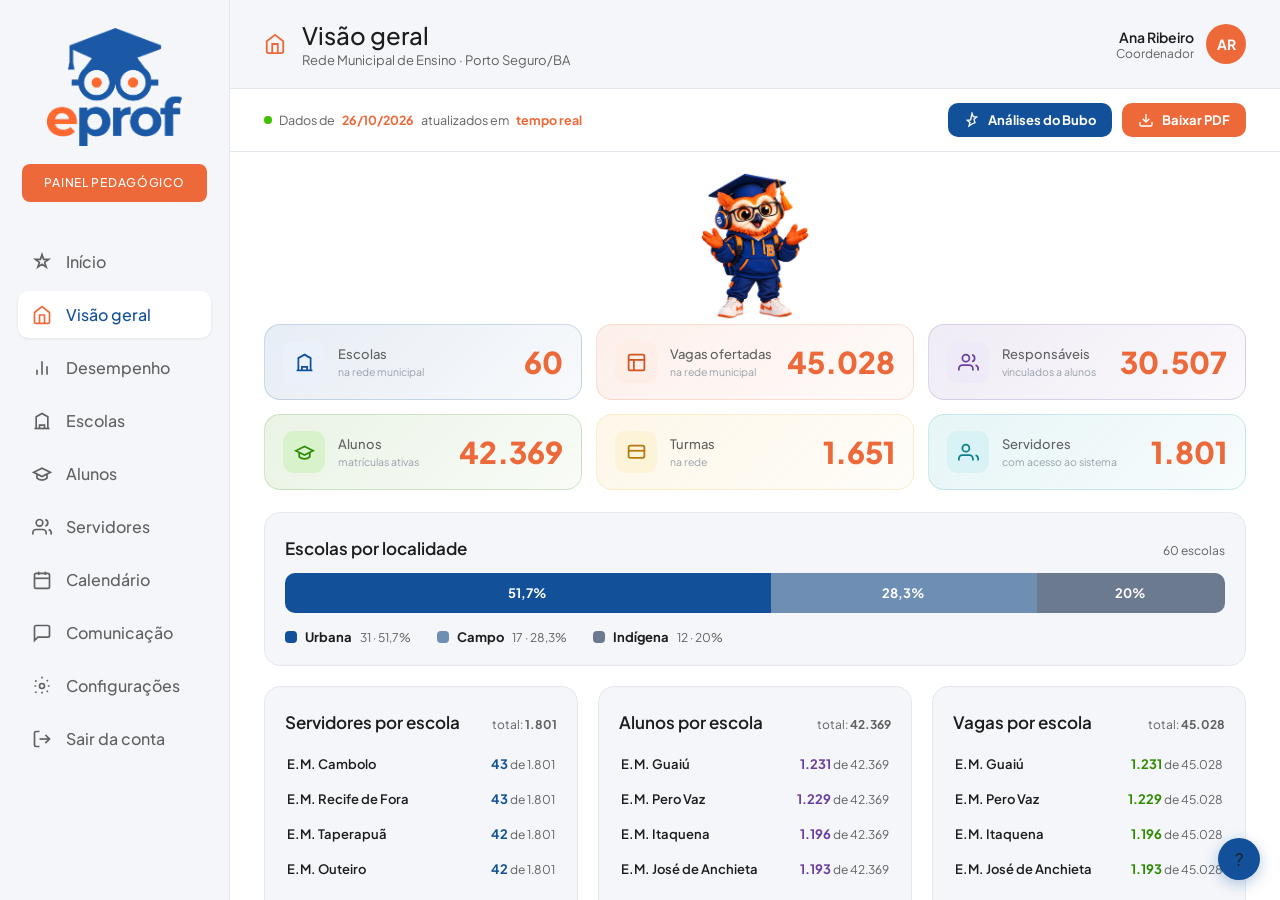
==== commit fe8b6614: "Menu: renomeia "Índices" para "Desempenho" (label + título da página) Co-Authored-By: Claude Opus 4." ====
--- a/index.html
+++ b/index.html
@@ -238,7 +238,7 @@
   <nav class="nav">
     <a href="inicio2.html" class="nav-item"><svg viewBox="0 0 24 24" fill="none" stroke="currentColor" stroke-width="2"><path d="M12 3l1.9 5.8H20l-4.9 3.6 1.9 5.8L12 14.6 7 18.2l1.9-5.8L4 8.8h6.1z"/></svg> Início</a>
     <a href="index.html" class="nav-item active"><svg viewBox="0 0 24 24" fill="none" stroke="currentColor" stroke-width="2"><path d="M3 9l9-7 9 7v11a2 2 0 01-2 2H5a2 2 0 01-2-2z"/><polyline points="9 22 9 12 15 12 15 22"/></svg> Visão geral</a>
-    <a href="indices.html" class="nav-item"><svg viewBox="0 0 24 24" fill="none" stroke="currentColor" stroke-width="2"><line x1="18" y1="20" x2="18" y2="10"/><line x1="12" y1="20" x2="12" y2="4"/><line x1="6" y1="20" x2="6" y2="14"/></svg> Índices</a>
+    <a href="indices.html" class="nav-item"><svg viewBox="0 0 24 24" fill="none" stroke="currentColor" stroke-width="2"><line x1="18" y1="20" x2="18" y2="10"/><line x1="12" y1="20" x2="12" y2="4"/><line x1="6" y1="20" x2="6" y2="14"/></svg> Desempenho</a>
     <a href="turmas.html" class="nav-item"><svg viewBox="0 0 24 24" fill="none" stroke="currentColor" stroke-width="2"><path d="M3 21h18"/><path d="M5 21V7l7-4 7 4v14"/><path d="M9 21v-4h6v4"/><path d="M9 10h.01M15 10h.01"/></svg> Escolas</a>
     <a href="alunos.html" class="nav-item"><svg viewBox="0 0 24 24" fill="none" stroke="currentColor" stroke-width="2"><path d="M22 10L12 5 2 10l10 5 10-5z"/><path d="M6 12v5c3 3 9 3 12 0v-5"/></svg> Alunos</a>
     <a href="horario.html" class="nav-item"><svg viewBox="0 0 24 24" fill="none" stroke="currentColor" stroke-width="2"><path d="M17 21v-2a4 4 0 00-4-4H5a4 4 0 00-4 4v2"/><circle cx="9" cy="7" r="4"/><path d="M23 21v-2a4 4 0 00-3-3.87"/><path d="M16 3.13a4 4 0 010 7.75"/></svg> Servidores</a>
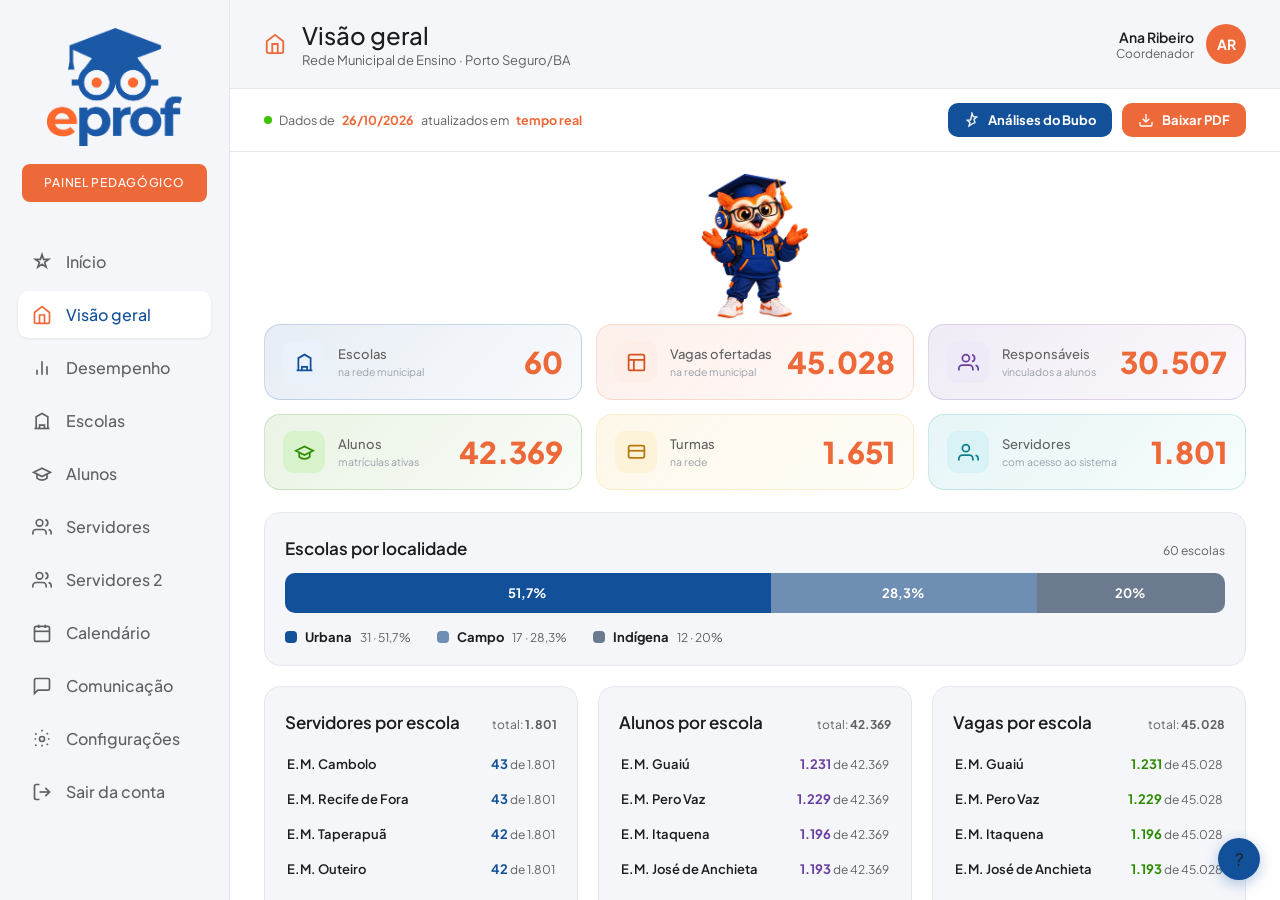
==== commit b022c667: "Servidores 2: nova página (menu) com painel refinado do mockup Cria servidores2.html: abas sublinhad" ====
--- a/index.html
+++ b/index.html
@@ -242,6 +242,7 @@
     <a href="turmas.html" class="nav-item"><svg viewBox="0 0 24 24" fill="none" stroke="currentColor" stroke-width="2"><path d="M3 21h18"/><path d="M5 21V7l7-4 7 4v14"/><path d="M9 21v-4h6v4"/><path d="M9 10h.01M15 10h.01"/></svg> Escolas</a>
     <a href="alunos.html" class="nav-item"><svg viewBox="0 0 24 24" fill="none" stroke="currentColor" stroke-width="2"><path d="M22 10L12 5 2 10l10 5 10-5z"/><path d="M6 12v5c3 3 9 3 12 0v-5"/></svg> Alunos</a>
     <a href="horario.html" class="nav-item"><svg viewBox="0 0 24 24" fill="none" stroke="currentColor" stroke-width="2"><path d="M17 21v-2a4 4 0 00-4-4H5a4 4 0 00-4 4v2"/><circle cx="9" cy="7" r="4"/><path d="M23 21v-2a4 4 0 00-3-3.87"/><path d="M16 3.13a4 4 0 010 7.75"/></svg> Servidores</a>
+    <a href="servidores2.html" class="nav-item"><svg viewBox="0 0 24 24" fill="none" stroke="currentColor" stroke-width="2"><path d="M17 21v-2a4 4 0 00-4-4H5a4 4 0 00-4 4v2"/><circle cx="9" cy="7" r="4"/><path d="M23 21v-2a4 4 0 00-3-3.87"/><path d="M16 3.13a4 4 0 010 7.75"/></svg> Servidores 2</a>
     <a href="calendario.html" class="nav-item"><svg viewBox="0 0 24 24" fill="none" stroke="currentColor" stroke-width="2"><rect x="3" y="4" width="18" height="18" rx="2"/><line x1="16" y1="2" x2="16" y2="6"/><line x1="8" y1="2" x2="8" y2="6"/><line x1="3" y1="10" x2="21" y2="10"/></svg> Calendário</a>
     <a href="comunicacao.html" class="nav-item"><svg viewBox="0 0 24 24" fill="none" stroke="currentColor" stroke-width="2"><path d="M21 15a2 2 0 01-2 2H7l-4 4V5a2 2 0 012-2h14a2 2 0 012 2z"/></svg> Comunicação</a>
     <div class="nav-item"><svg viewBox="0 0 24 24" fill="none" stroke="currentColor" stroke-width="2"><circle cx="12" cy="12" r="3"/><path d="M19.07 4.93l-1.41 1.41M5.34 5.34L3.93 6.75M21 12h-2M5 12H3M19.07 19.07l-1.41-1.41M5.34 18.66l-1.41 1.41M12 19v2M12 3V1"/></svg> Configurações</div>
